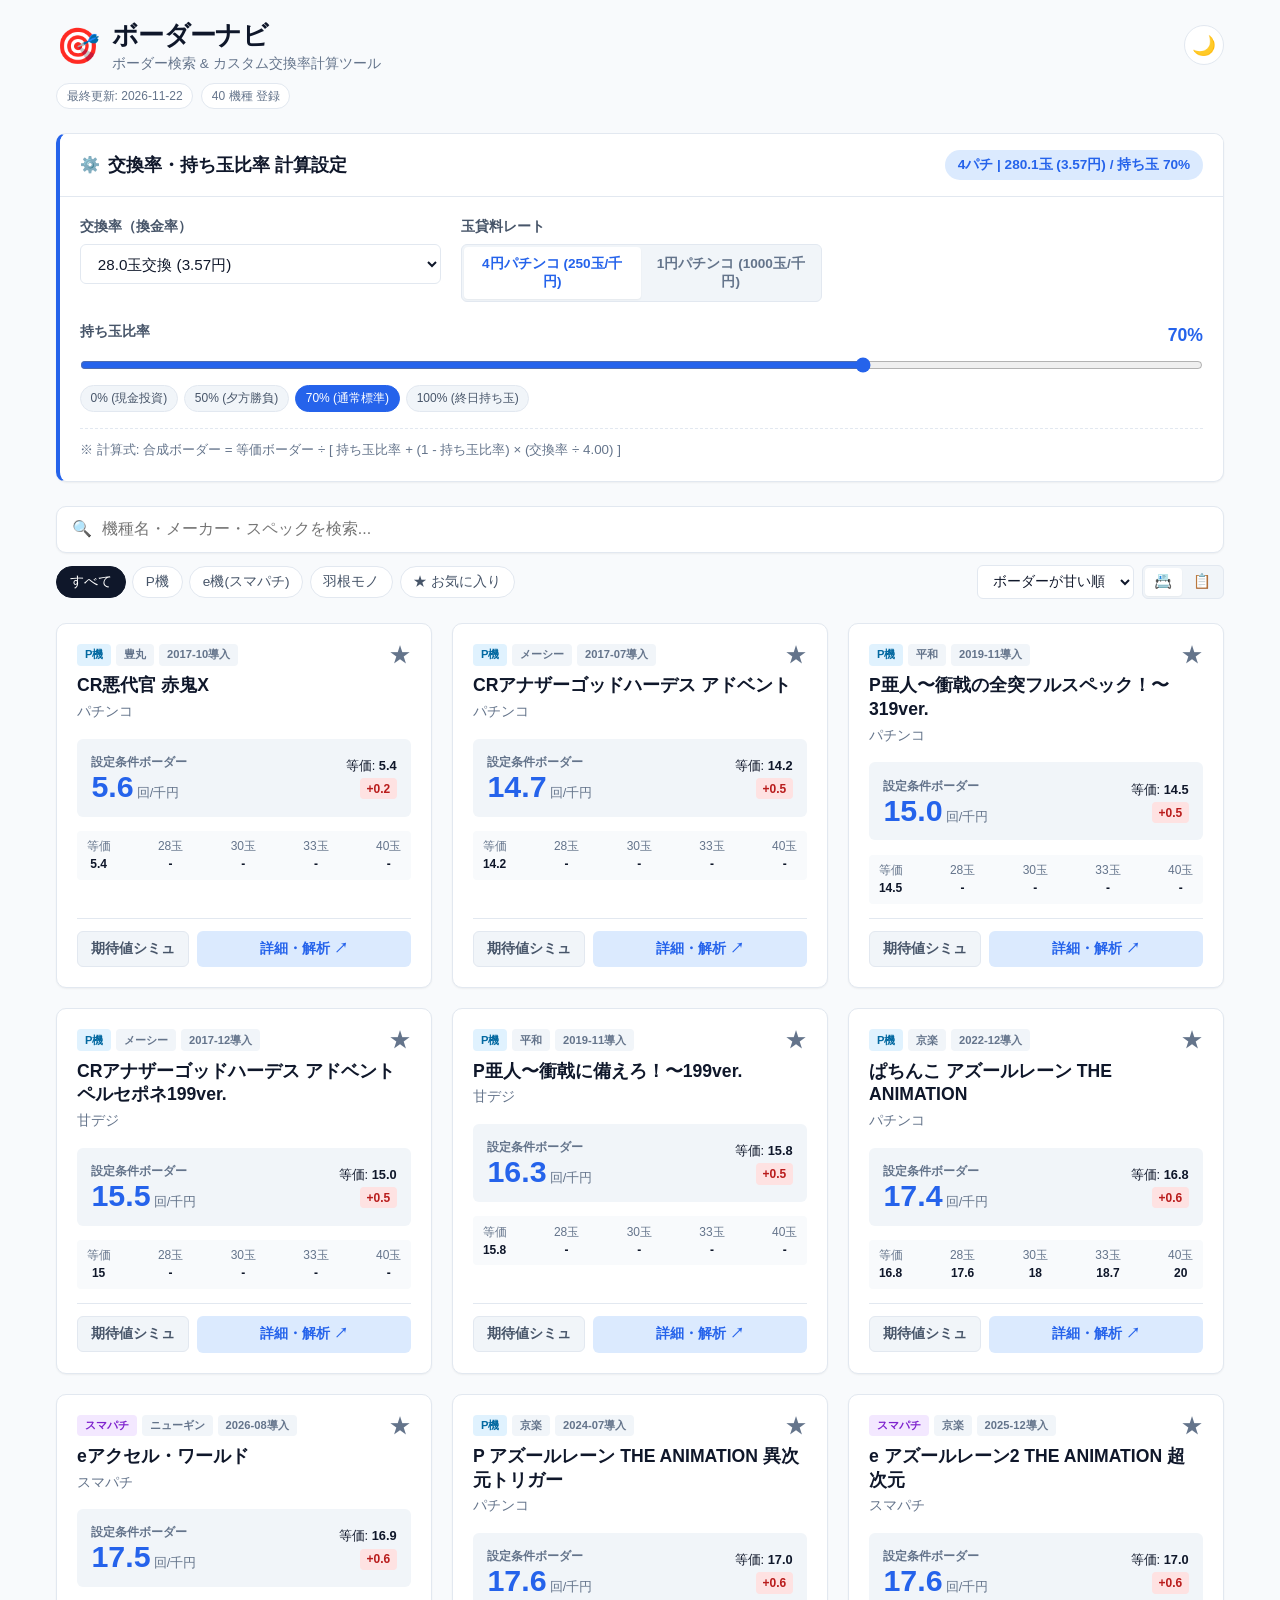
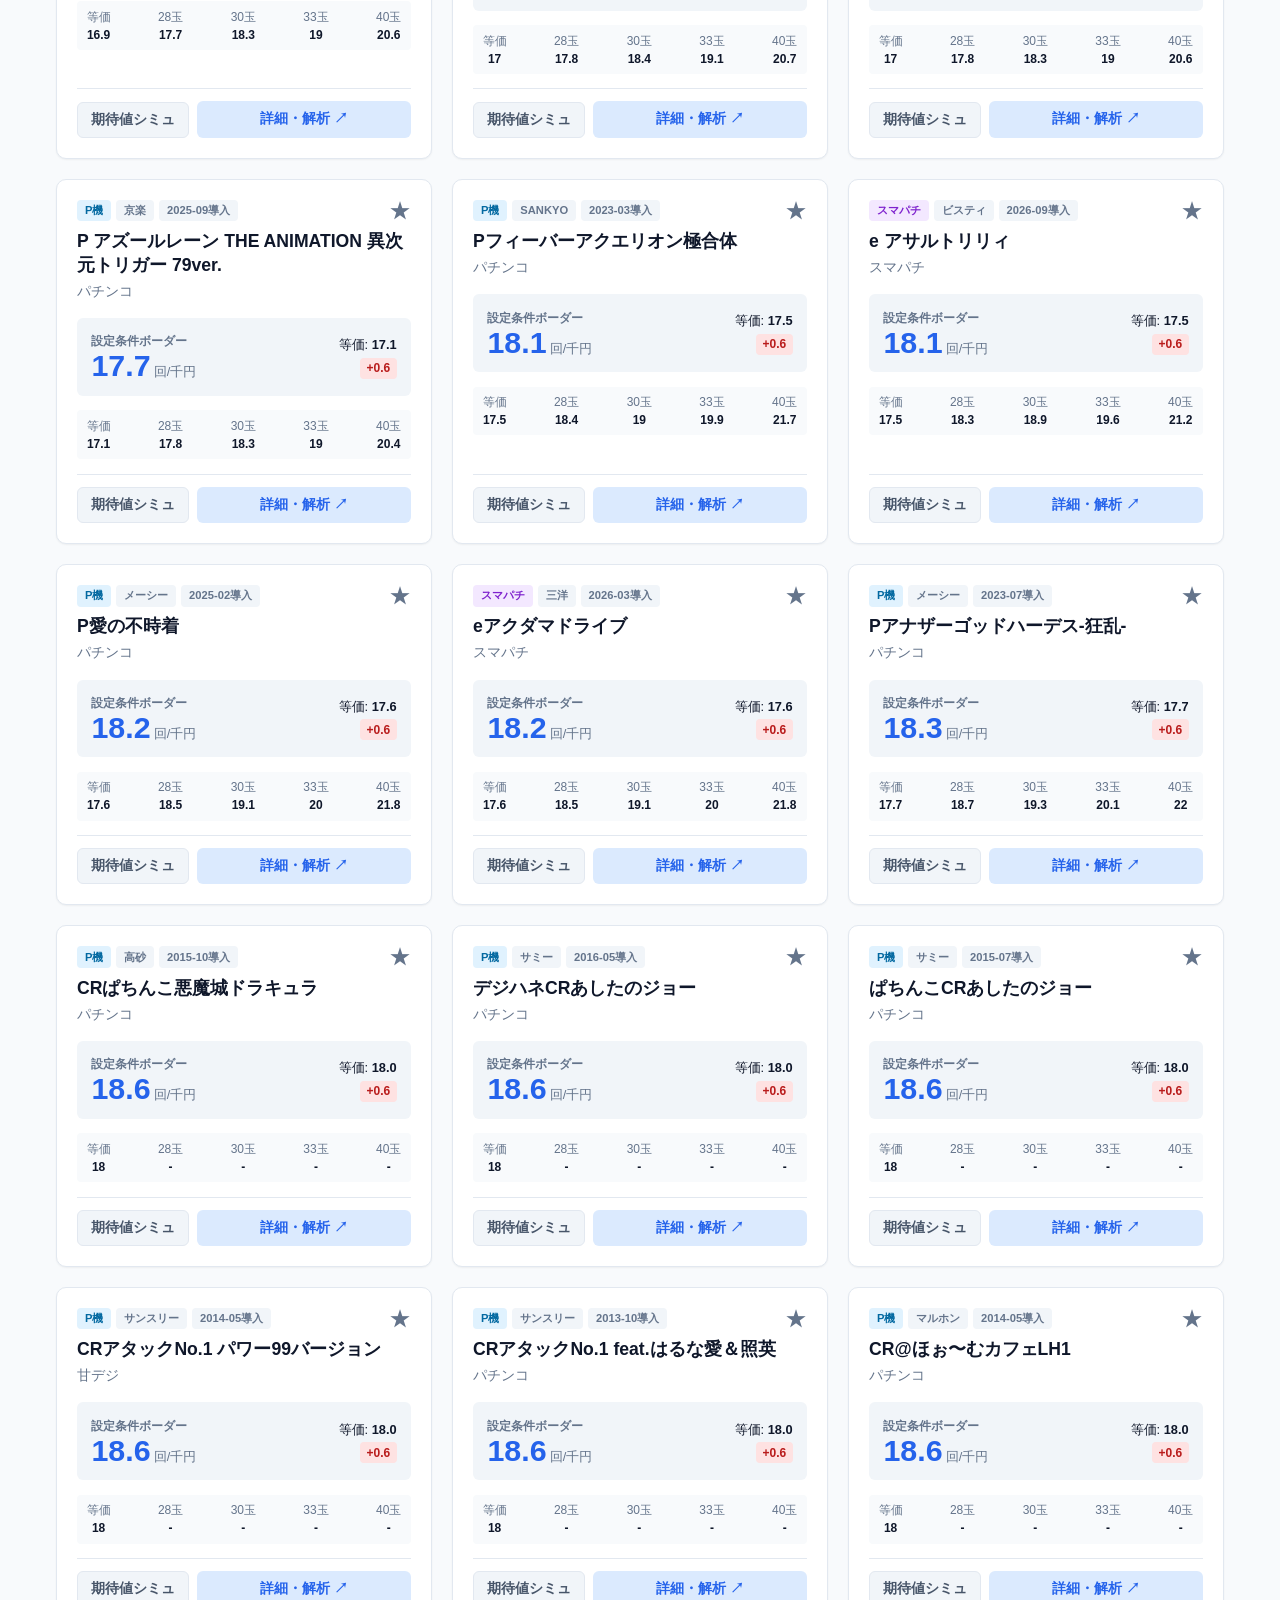
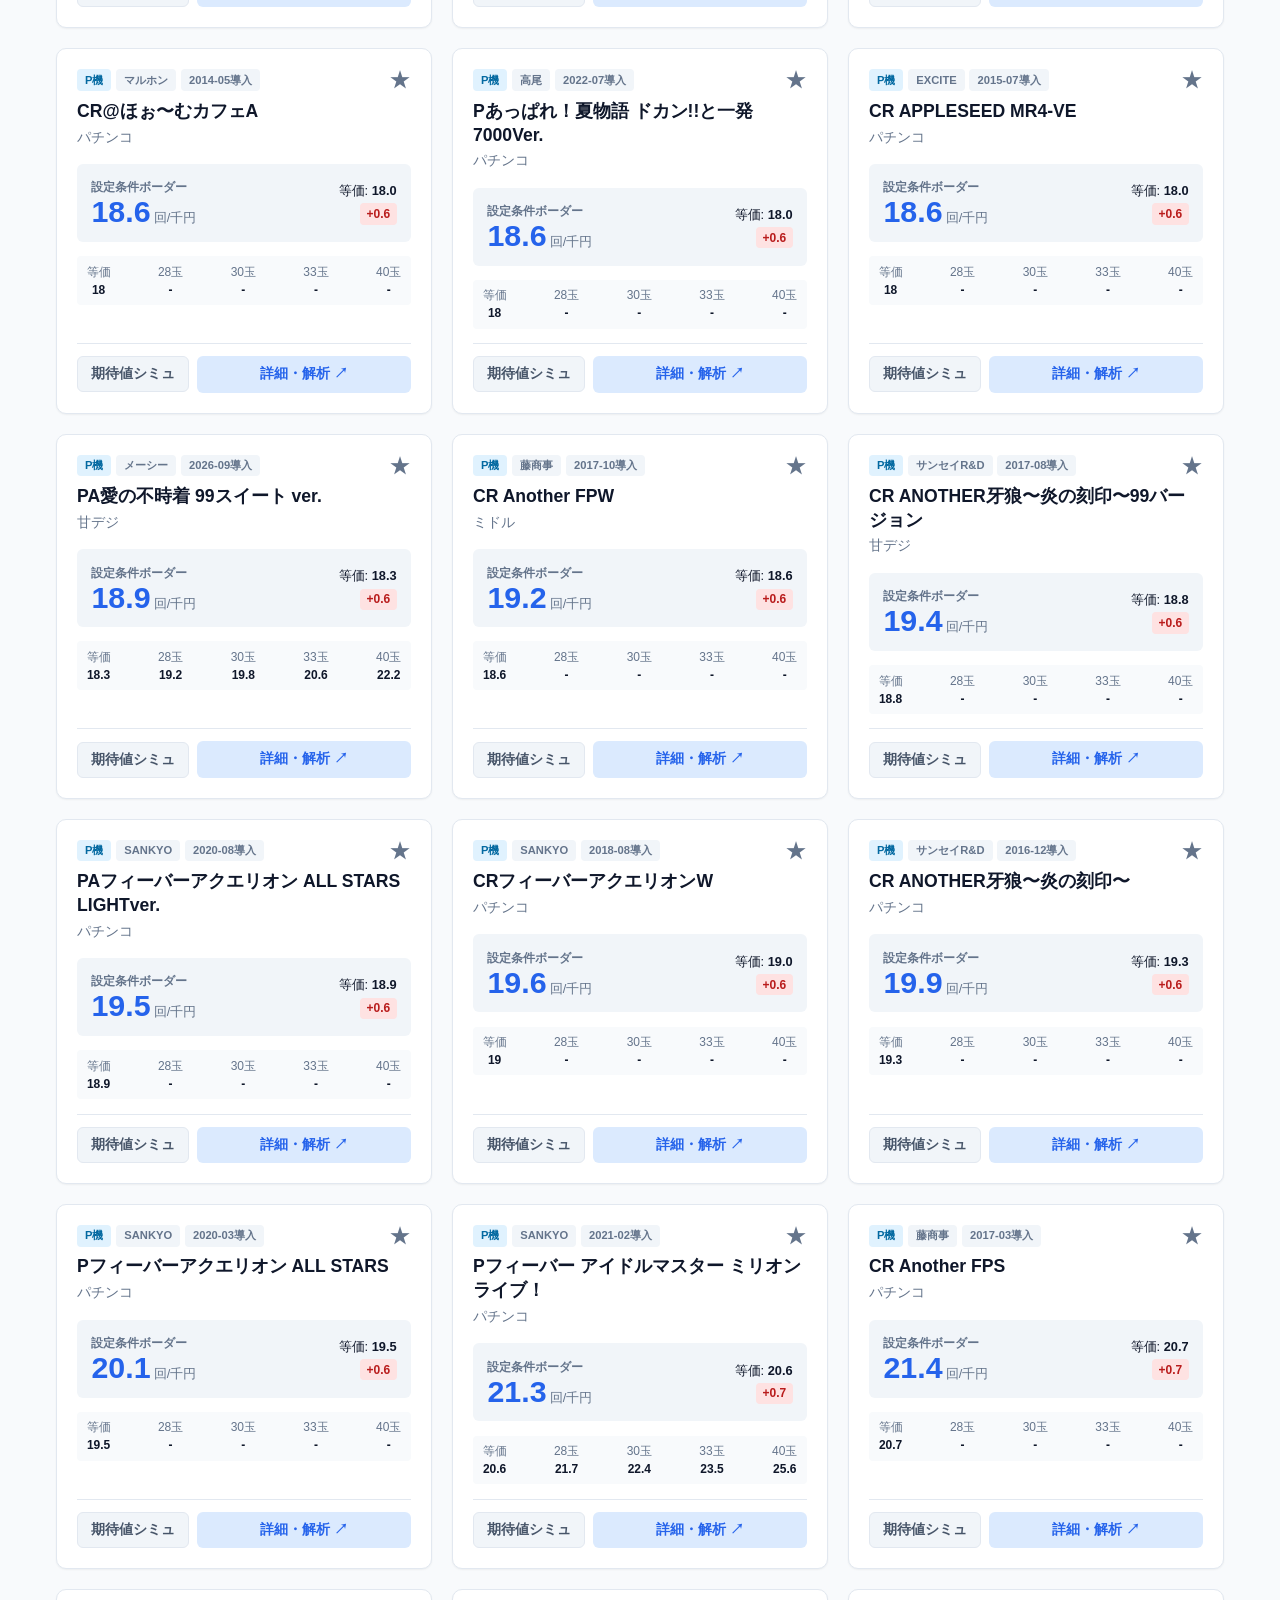
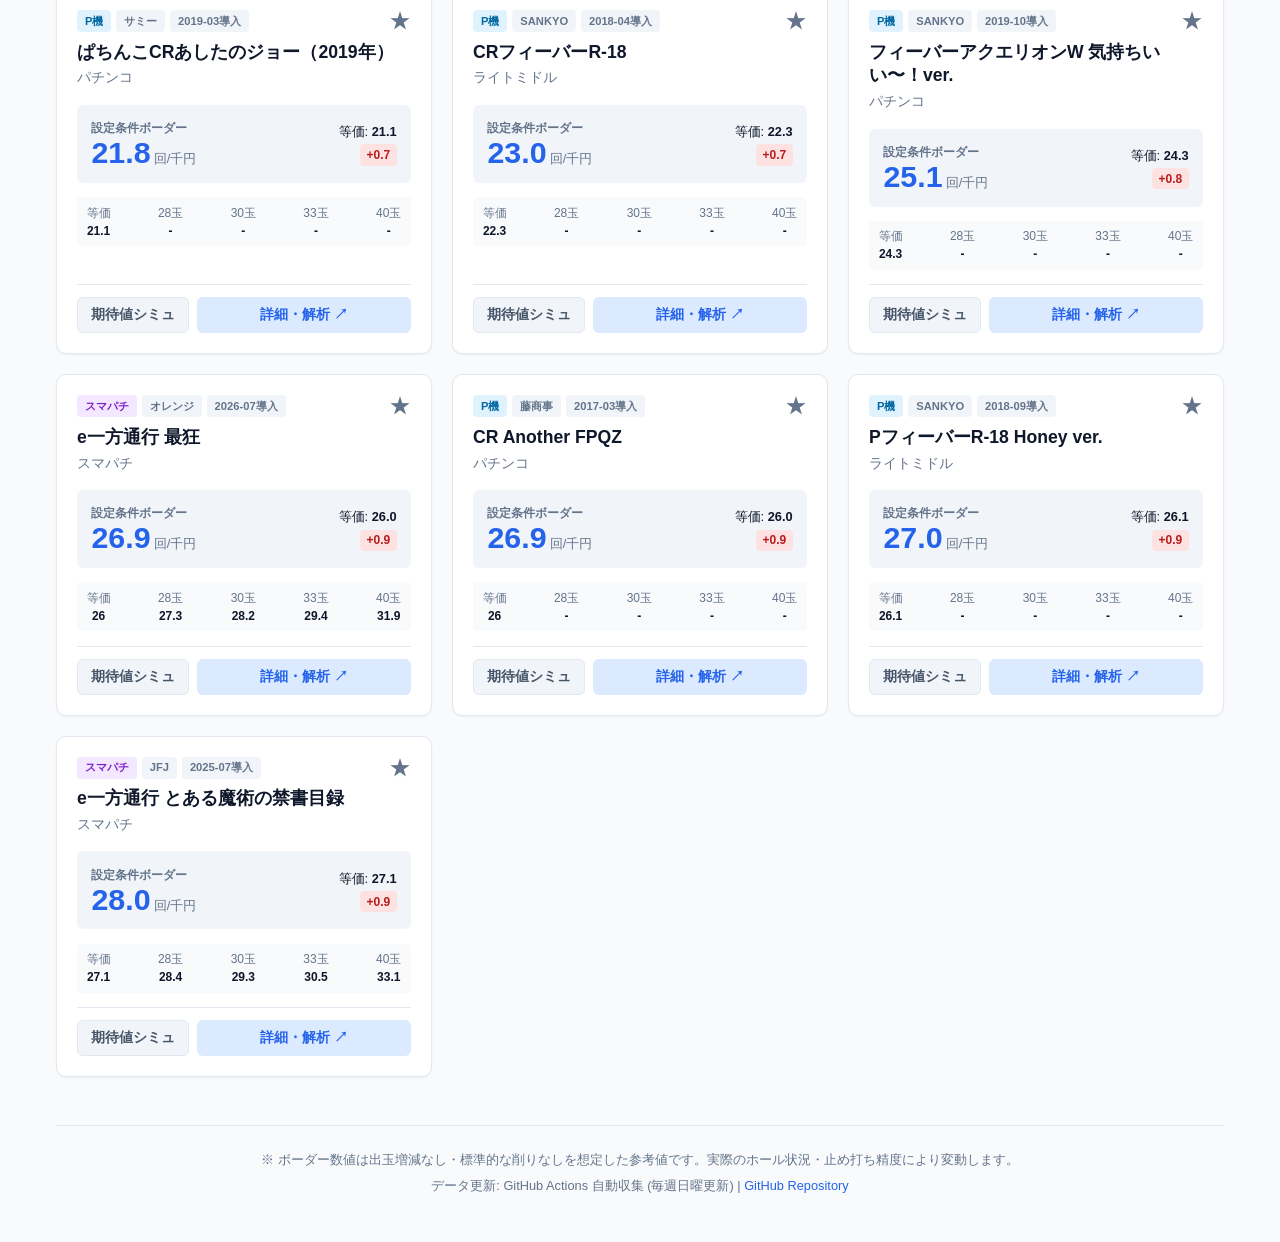
==== docs/index.html @ fa1884cd "Add files via upload" ====
<!DOCTYPE html>
<html lang="ja">
<head>
  <meta charset="UTF-8">
  <meta name="viewport" content="width=device-width, initial-scale=1.0">
  <meta name="description" content="パチンコ機種のボーダー一覧検索・カスタム交換率・持ち玉比率計算ができるWebツール。機種詳細ページへのダイレクト遷移対応。">
  <title>ボーダーナビ - パチンコ機種検索＆カスタム交換率計算</title>
  <link rel="stylesheet" href="style.css">
  <link rel="icon" href="data:image/svg+xml,<svg xmlns=%22http://www.w3.org/2000/svg%22 viewBox=%220 0 100 100%22><text y=%22.9em%22 font-size=%2290%22>🎯</text></svg>">
</head>
<body>
  <div class="app-container">
    <!-- ヘッダー -->
    <header class="app-header">
      <div class="header-main">
        <div class="logo-area">
          <span class="logo-icon">🎯</span>
          <div>
            <h1 class="app-title">ボーダーナビ</h1>
            <p class="app-subtitle">ボーダー検索 & カスタム交換率計算ツール</p>
          </div>
        </div>
        <div class="header-actions">
          <button id="themeToggle" class="btn-icon" title="テーマ切り替え" aria-label="テーマ切り替え">
            <span class="theme-icon">🌙</span>
          </button>
        </div>
      </div>
      <div class="header-status">
        <span id="dataTimestamp" class="data-badge">データ読み込み中...</span>
        <span id="itemCount" class="data-badge">0 件</span>
      </div>
    </header>

    <!-- 交換率・カスタム計算パネル -->
    <section class="calc-panel card">
      <div class="panel-header" id="calcHeader">
        <div class="panel-title">
          <span class="panel-icon">⚙️</span>
          <h2>交換率・持ち玉比率 計算設定</h2>
        </div>
        <div class="current-setting-pill" id="currentSettingSummary">
          28玉 (3.57円) / 持ち玉 70%
        </div>
      </div>

      <div class="panel-body" id="calcBody">
        <div class="calc-grid">
          <!-- 交換率（換金率）選択 -->
          <div class="calc-field">
            <label for="ratePreset" class="field-label">
              <span>交換率（換金率）</span>
            </label>
            <div class="select-wrapper">
              <select id="ratePreset" class="form-select">
                <option value="4.00">等価交換 (25.0玉 / 4.00円)</option>
                <option value="3.57" selected>28.0玉交換 (3.57円)</option>
                <option value="3.33">30.0玉交換 (3.33円)</option>
                <option value="3.03">33.0玉交換 (3.03円)</option>
                <option value="2.85">35.0玉交換 (2.85円)</option>
                <option value="2.50">40.0玉交換 (2.50円)</option>
                <option value="custom">カスタム（直接指定）</option>
              </select>
            </div>

            <!-- カスタム入力欄（非表示切替） -->
            <div id="customRateGroup" class="custom-rate-group hidden">
              <div class="input-inline">
                <div class="input-with-unit">
                  <input type="number" id="customBalls" min="20" max="60" step="0.1" placeholder="28.0" class="form-input">
                  <span class="unit">玉交換</span>
                </div>
                <span class="or-separator">または</span>
                <div class="input-with-unit">
                  <input type="number" id="customYen" min="1.0" max="5.0" step="0.01" placeholder="3.57" class="form-input">
                  <span class="unit">円/玉</span>
                </div>
              </div>
            </div>
          </div>

          <!-- 貸玉・遊技レート -->
          <div class="calc-field">
            <label class="field-label">玉貸料レート</label>
            <div class="segmented-control" id="rentalSegment">
              <button type="button" class="segment-btn active" data-rental="4">4円パチンコ (250玉/千円)</button>
              <button type="button" class="segment-btn" data-rental="1">1円パチンコ (1000玉/千円)</button>
            </div>
          </div>

          <!-- 持ち玉比率スライダー -->
          <div class="calc-field full-width">
            <div class="slider-header">
              <label for="holdRatioSlider" class="field-label">持ち玉比率</label>
              <span class="slider-val" id="holdRatioValue">70%</span>
            </div>
            <input type="range" id="holdRatioSlider" min="0" max="100" step="5" value="70" class="form-range">
            <div class="ratio-presets">
              <button type="button" class="preset-pill" data-ratio="0">0% (現金投資)</button>
              <button type="button" class="preset-pill" data-ratio="50">50% (夕方勝負)</button>
              <button type="button" class="preset-pill active" data-ratio="70">70% (通常標準)</button>
              <button type="button" class="preset-pill" data-ratio="100">100% (終日持ち玉)</button>
            </div>
          </div>
        </div>

        <div class="calc-formula-note">
          <small>※ 計算式: 合成ボーダー = 等価ボーダー ÷ [ 持ち玉比率 + (1 - 持ち玉比率) × (交換率 ÷ 4.00) ]</small>
        </div>
      </div>
    </section>

    <!-- 検索 & フィルターバー -->
    <section class="filter-section">
      <div class="search-box">
        <span class="search-icon">🔍</span>
        <input type="text" id="searchInput" placeholder="機種名・メーカー・スペックを検索..." class="search-input" autocomplete="off">
        <button id="clearSearchBtn" class="clear-btn hidden" title="検索クリア">✕</button>
      </div>

      <div class="filters-row">
        <!-- カテゴリフィルター -->
        <div class="filter-group">
          <button class="filter-chip active" data-filter-type="category" data-val="all">すべて</button>
          <button class="filter-chip" data-filter-type="category" data-val="P機">P機</button>
          <button class="filter-chip" data-filter-type="category" data-val="e機">e機(スマパチ)</button>
          <button class="filter-chip" data-filter-type="category" data-val="羽根モノ">羽根モノ</button>
          <button class="filter-chip" data-filter-type="fav" data-val="fav">★ お気に入り</button>
        </div>

        <!-- ソートと表示形式 -->
        <div class="view-controls">
          <select id="sortSelect" class="form-select compact">
            <option value="border_asc">ボーダーが甘い順</option>
            <option value="border_desc">ボーダーが辛い順</option>
            <option value="release_desc">導入日が新しい順</option>
            <option value="name_asc">機種名順 (50音)</option>
          </select>

          <div class="segmented-control compact" id="viewMode">
            <button type="button" class="segment-btn active" data-view="card" title="カード表示">📇</button>
            <button type="button" class="segment-btn" data-view="table" title="テーブル表示">📋</button>
          </div>
        </div>
      </div>
    </section>

    <!-- メインコンテンツ（一覧表示） -->
    <main class="main-content">
      <!-- カードビュー -->
      <div id="cardContainer" class="card-grid"></div>

      <!-- テーブルビュー -->
      <div id="tableContainer" class="table-responsive hidden">
        <table class="data-table">
          <thead>
            <tr>
              <th class="th-fav">★</th>
              <th class="th-name">機種名 / メーカー</th>
              <th class="th-spec">種別 / スペック</th>
              <th class="th-calc-border">計算ボーダー</th>
              <th class="th-equal-border">等価ボーダー</th>
              <th class="th-date">導入日</th>
              <th class="th-action">詳細</th>
            </tr>
          </thead>
          <tbody id="tableBody"></tbody>
        </table>
      </div>

      <!-- 0件表示 / エラーメッセージ -->
      <div id="emptyState" class="empty-state hidden">
        <div class="empty-icon">🔎</div>
        <h3>該当する機種が見つかりませんでした</h3>
        <p>検索キーワードやフィルター条件を変更してお試しください。</p>
        <button id="resetFilterBtn" class="btn-primary">条件をリセット</button>
      </div>
    </main>

    <!-- クイック期待値計算モーダル -->
    <div id="simModal" class="modal-backdrop hidden">
      <div class="modal-card">
        <div class="modal-header">
          <h3 id="modalMachineName" class="modal-title">機種名</h3>
          <button id="closeModalBtn" class="btn-close" aria-label="閉じる">✕</button>
        </div>
        <div class="modal-body">
          <div class="sim-spec-info" id="modalSpecInfo"></div>
          
          <div class="sim-border-box">
            <div class="sim-item">
              <span class="sim-label">現在の設定ボーダー</span>
              <span class="sim-val highlight" id="modalTargetBorder">--.-</span>
              <span class="sim-unit">回/千円</span>
            </div>
            <div class="sim-item">
              <span class="sim-label">等価ボーダー</span>
              <span class="sim-val" id="modalEqualBorder">--.-</span>
              <span class="sim-unit">回/千円</span>
            </div>
          </div>

          <div class="sim-input-section">
            <label for="actualRotationInput" class="field-label">実測の千円スタート回転数</label>
            <div class="input-with-unit large">
              <input type="number" id="actualRotationInput" step="0.5" placeholder="例: 19.5" class="form-input">
              <span class="unit">回/千円</span>
            </div>
          </div>

          <div class="sim-result-card" id="simResultCard">
            <div class="sim-diff-row">
              <span>ボーダーとの回転数差:</span>
              <strong id="simDiffVal" class="diff-val">--</strong>
            </div>
            <div class="sim-eval-desc" id="simEvalDesc">
              実測の回転数を入力すると、ボーダーに対する期待値水準を判定します。
            </div>
          </div>

          <div class="modal-actions">
            <a id="modalDetailLink" href="#" target="_blank" rel="noopener noreferrer" class="btn-primary full-width">
              機種の詳細・解析情報を見る ↗
            </a>
          </div>
        </div>
      </div>
    </div>

    <!-- フッター -->
    <footer class="app-footer">
      <p>※ ボーダー数値は出玉増減なし・標準的な削りなしを想定した参考値です。実際のホール状況・止め打ち精度により変動します。</p>
      <p>データ更新: GitHub Actions 自動収集 (毎週日曜更新) | <a href="https://github.com" target="_blank" rel="noopener noreferrer">GitHub Repository</a></p>
    </footer>
  </div>

  <script src="app.js"></script>
</body>
</html>
---- docs/style.css ----
/* ==========================================================================
   ボーダーナビ - スタイルシート (CSS)
   ダークモード / ライトモード両対応・モバイルフレンドリー
   ========================================================================== */

:root {
  --bg-color: #f8fafc;
  --bg-card: #ffffff;
  --bg-card-sub: #f1f5f9;
  --bg-hover: #e2e8f0;
  --border-color: #e2e8f0;
  --border-focus: #3b82f6;
  --text-main: #0f172a;
  --text-muted: #64748b;
  --text-sub: #475569;
  --primary: #2563eb;
  --primary-hover: #1d4ed8;
  --primary-light: #dbeafe;
  --accent: #f59e0b;
  --danger: #ef4444;
  --success: #10b981;
  --shadow-sm: 0 1px 2px 0 rgb(0 0 0 / 0.05);
  --shadow-md: 0 4px 6px -1px rgb(0 0 0 / 0.1), 0 2px 4px -2px rgb(0 0 0 / 0.1);
  --shadow-lg: 0 10px 15px -3px rgb(0 0 0 / 0.1), 0 4px 6px -4px rgb(0 0 0 / 0.1);
  --radius-sm: 6px;
  --radius-md: 10px;
  --radius-lg: 16px;
  --transition: all 0.2s ease-in-out;
}

[data-theme="dark"] {
  --bg-color: #0b1120;
  --bg-card: #1e293b;
  --bg-card-sub: #0f172a;
  --bg-hover: #334155;
  --border-color: #334155;
  --border-focus: #60a5fa;
  --text-main: #f8fafc;
  --text-muted: #94a3b8;
  --text-sub: #cbd5e1;
  --primary: #3b82f6;
  --primary-hover: #60a5fa;
  --primary-light: #1e3a8a;
  --accent: #fbbf24;
  --danger: #f87171;
  --success: #34d399;
  --shadow-sm: 0 1px 2px 0 rgb(0 0 0 / 0.3);
  --shadow-md: 0 4px 6px -1px rgb(0 0 0 / 0.4);
  --shadow-lg: 0 10px 15px -3px rgb(0 0 0 / 0.5);
}

* {
  box-sizing: border-box;
  margin: 0;
  padding: 0;
}

body {
  font-family: -apple-system, BlinkMacSystemFont, "Segoe UI", Roboto, "Helvetica Neue", Arial, "Hiragino Kaku Gothic ProN", "Yu Gothic", sans-serif;
  background-color: var(--bg-color);
  color: var(--text-main);
  line-height: 1.5;
  min-height: 100vh;
  transition: background-color 0.3s ease, color 0.3s ease;
  padding: 0;
}

.app-container {
  max-width: 1200px;
  margin: 0 auto;
  padding: 1rem;
}

/* ==========================================================================
   ヘッダー
   ========================================================================== */
.app-header {
  margin-bottom: 1.5rem;
}

.header-main {
  display: flex;
  align-items: center;
  justify-content: space-between;
  gap: 1rem;
}

.logo-area {
  display: flex;
  align-items: center;
  gap: 0.75rem;
}

.logo-icon {
  font-size: 2.2rem;
  line-height: 1;
}

.app-title {
  font-size: 1.6rem;
  font-weight: 800;
  letter-spacing: -0.025em;
  color: var(--text-main);
}

.app-subtitle {
  font-size: 0.85rem;
  color: var(--text-muted);
}

.header-actions {
  display: flex;
  align-items: center;
  gap: 0.5rem;
}

.header-status {
  display: flex;
  gap: 0.5rem;
  margin-top: 0.5rem;
}

.data-badge {
  font-size: 0.75rem;
  background-color: var(--bg-card);
  border: 1px solid var(--border-color);
  color: var(--text-muted);
  padding: 0.2rem 0.6rem;
  border-radius: 9999px;
  display: inline-flex;
  align-items: center;
}

/* ==========================================================================
   ボタン & コントロール共通
   ========================================================================== */
.btn-icon {
  background: var(--bg-card);
  border: 1px solid var(--border-color);
  color: var(--text-main);
  width: 40px;
  height: 40px;
  border-radius: 50%;
  cursor: pointer;
  display: flex;
  align-items: center;
  justify-content: center;
  font-size: 1.2rem;
  transition: var(--transition);
}

.btn-icon:hover {
  background: var(--bg-hover);
  border-color: var(--text-muted);
}

.btn-primary {
  background: var(--primary);
  color: #ffffff;
  border: none;
  border-radius: var(--radius-sm);
  padding: 0.6rem 1.2rem;
  font-weight: 600;
  font-size: 0.95rem;
  cursor: pointer;
  display: inline-flex;
  align-items: center;
  justify-content: center;
  gap: 0.4rem;
  text-decoration: none;
  transition: var(--transition);
}

.btn-primary:hover {
  background: var(--primary-hover);
}

.btn-primary.full-width {
  width: 100%;
}

.btn-close {
  background: transparent;
  border: none;
  font-size: 1.2rem;
  color: var(--text-muted);
  cursor: pointer;
  padding: 0.25rem 0.5rem;
  border-radius: var(--radius-sm);
}

.btn-close:hover {
  color: var(--text-main);
  background: var(--bg-hover);
}

/* ==========================================================================
   カード & パネル
   ========================================================================== */
.card {
  background: var(--bg-card);
  border: 1px solid var(--border-color);
  border-radius: var(--radius-md);
  box-shadow: var(--shadow-sm);
}

.calc-panel {
  margin-bottom: 1.5rem;
  overflow: hidden;
  border-left: 4px solid var(--primary);
}

.panel-header {
  padding: 1rem 1.25rem;
  display: flex;
  align-items: center;
  justify-content: space-between;
  flex-wrap: wrap;
  gap: 0.75rem;
  background: var(--bg-card);
  border-bottom: 1px solid var(--border-color);
}

.panel-title {
  display: flex;
  align-items: center;
  gap: 0.5rem;
}

.panel-title h2 {
  font-size: 1.1rem;
  font-weight: 700;
}

.current-setting-pill {
  font-size: 0.85rem;
  font-weight: 600;
  background: var(--primary-light);
  color: var(--primary);
  padding: 0.3rem 0.8rem;
  border-radius: 9999px;
}

.panel-body {
  padding: 1.25rem;
}

.calc-grid {
  display: grid;
  grid-template-columns: repeat(auto-fit, minmax(280px, 1fr));
  gap: 1.25rem;
}

.calc-field.full-width {
  grid-column: 1 / -1;
}

.field-label {
  display: block;
  font-size: 0.85rem;
  font-weight: 600;
  color: var(--text-sub);
  margin-bottom: 0.4rem;
}

.form-select, .form-input {
  width: 100%;
  padding: 0.6rem 0.8rem;
  background: var(--bg-card);
  border: 1px solid var(--border-color);
  border-radius: var(--radius-sm);
  color: var(--text-main);
  font-size: 0.95rem;
  outline: none;
  transition: var(--transition);
}

.form-select:focus, .form-input:focus {
  border-color: var(--border-focus);
  box-shadow: 0 0 0 2px rgba(59, 130, 246, 0.2);
}

.form-select.compact {
  padding: 0.45rem 0.7rem;
  font-size: 0.85rem;
  width: auto;
}

/* カスタム交換率入力 */
.custom-rate-group {
  margin-top: 0.5rem;
}

.custom-rate-group.hidden {
  display: none;
}

.input-inline {
  display: flex;
  align-items: center;
  gap: 0.5rem;
}

.input-with-unit {
  position: relative;
  display: flex;
  align-items: center;
  flex: 1;
}

.input-with-unit .form-input {
  padding-right: 3.5rem;
}

.input-with-unit .unit {
  position: absolute;
  right: 0.75rem;
  font-size: 0.8rem;
  color: var(--text-muted);
  pointer-events: none;
}

.input-with-unit.large .form-input {
  font-size: 1.2rem;
  font-weight: 700;
  padding: 0.75rem;
}

.or-separator {
  font-size: 0.8rem;
  color: var(--text-muted);
}

/* セグメントコントロール */
.segmented-control {
  display: flex;
  background: var(--bg-card-sub);
  border: 1px solid var(--border-color);
  border-radius: var(--radius-sm);
  padding: 2px;
  gap: 2px;
}

.segment-btn {
  flex: 1;
  border: none;
  background: transparent;
  color: var(--text-muted);
  padding: 0.5rem 0.75rem;
  font-size: 0.85rem;
  font-weight: 600;
  border-radius: calc(var(--radius-sm) - 2px);
  cursor: pointer;
  transition: var(--transition);
  text-align: center;
}

.segment-btn.active {
  background: var(--bg-card);
  color: var(--primary);
  box-shadow: var(--shadow-sm);
}

.segmented-control.compact .segment-btn {
  padding: 0.35rem 0.6rem;
  font-size: 0.9rem;
}

/* スライダー */
.slider-header {
  display: flex;
  justify-content: space-between;
  align-items: center;
}

.slider-val {
  font-size: 1.1rem;
  font-weight: 800;
  color: var(--primary);
}

.form-range {
  width: 100%;
  margin: 0.5rem 0;
  accent-color: var(--primary);
  cursor: pointer;
}

.ratio-presets {
  display: flex;
  flex-wrap: wrap;
  gap: 0.4rem;
  margin-top: 0.25rem;
}

.preset-pill {
  border: 1px solid var(--border-color);
  background: var(--bg-card-sub);
  color: var(--text-sub);
  padding: 0.25rem 0.6rem;
  border-radius: 9999px;
  font-size: 0.75rem;
  cursor: pointer;
  transition: var(--transition);
}

.preset-pill:hover {
  background: var(--bg-hover);
}

.preset-pill.active {
  background: var(--primary);
  color: #fff;
  border-color: var(--primary);
}

.calc-formula-note {
  margin-top: 1rem;
  color: var(--text-muted);
  border-top: 1px dashed var(--border-color);
  padding-top: 0.5rem;
}

/* ==========================================================================
   検索 & フィルター
   ========================================================================== */
.filter-section {
  margin-bottom: 1.5rem;
  display: flex;
  flex-direction: column;
  gap: 0.75rem;
}

.search-box {
  position: relative;
  display: flex;
  align-items: center;
}

.search-icon {
  position: absolute;
  left: 1rem;
  color: var(--text-muted);
  pointer-events: none;
}

.search-input {
  width: 100%;
  padding: 0.85rem 2.8rem 0.85rem 2.8rem;
  background: var(--bg-card);
  border: 1px solid var(--border-color);
  border-radius: var(--radius-md);
  font-size: 1rem;
  color: var(--text-main);
  box-shadow: var(--shadow-sm);
  outline: none;
  transition: var(--transition);
}

.search-input:focus {
  border-color: var(--border-focus);
  box-shadow: 0 0 0 3px rgba(59, 130, 246, 0.15);
}

.clear-btn {
  position: absolute;
  right: 1rem;
  background: transparent;
  border: none;
  color: var(--text-muted);
  cursor: pointer;
  font-size: 1rem;
  padding: 0.2rem;
}

.filters-row {
  display: flex;
  align-items: center;
  justify-content: space-between;
  flex-wrap: wrap;
  gap: 0.75rem;
}

.filter-group {
  display: flex;
  flex-wrap: wrap;
  gap: 0.4rem;
}

.filter-chip {
  background: var(--bg-card);
  border: 1px solid var(--border-color);
  color: var(--text-sub);
  padding: 0.4rem 0.8rem;
  border-radius: 9999px;
  font-size: 0.85rem;
  font-weight: 500;
  cursor: pointer;
  transition: var(--transition);
}

.filter-chip:hover {
  background: var(--bg-hover);
}

.filter-chip.active {
  background: var(--text-main);
  color: var(--bg-card);
  border-color: var(--text-main);
}

.view-controls {
  display: flex;
  align-items: center;
  gap: 0.5rem;
}

/* ==========================================================================
   カード一覧グリッド
   ========================================================================== */
.card-grid {
  display: grid;
  grid-template-columns: repeat(auto-fill, minmax(320px, 1fr));
  gap: 1.25rem;
}

.machine-card {
  background: var(--bg-card);
  border: 1px solid var(--border-color);
  border-radius: var(--radius-md);
  box-shadow: var(--shadow-sm);
  padding: 1.25rem;
  display: flex;
  flex-direction: column;
  justify-content: space-between;
  transition: transform 0.2s ease, box-shadow 0.2s ease;
  position: relative;
}

.machine-card:hover {
  transform: translateY(-2px);
  box-shadow: var(--shadow-md);
}

.card-top {
  display: flex;
  align-items: flex-start;
  justify-content: space-between;
  gap: 0.5rem;
  margin-bottom: 0.5rem;
}

.card-tags {
  display: flex;
  flex-wrap: wrap;
  gap: 0.3rem;
}

.tag-badge {
  font-size: 0.7rem;
  font-weight: 700;
  padding: 0.15rem 0.5rem;
  border-radius: 4px;
}

.tag-p {
  background: #e0f2fe;
  color: #0369a1;
}

.tag-e {
  background: #f3e8ff;
  color: #7e22ce;
}

.tag-hane {
  background: #fef3c7;
  color: #b45309;
}

.tag-maker {
  background: var(--bg-card-sub);
  color: var(--text-muted);
}

.fav-star-btn {
  background: transparent;
  border: none;
  font-size: 1.4rem;
  color: var(--text-muted);
  cursor: pointer;
  line-height: 1;
  transition: transform 0.15s ease;
}

.fav-star-btn:hover {
  transform: scale(1.2);
}

.fav-star-btn.is-fav {
  color: var(--accent);
}

.machine-name {
  font-size: 1.1rem;
  font-weight: 700;
  margin-bottom: 0.25rem;
  line-height: 1.35;
}

.machine-spec {
  font-size: 0.85rem;
  color: var(--text-muted);
  margin-bottom: 1rem;
}

/* ボーダー強調表示 */
.card-border-highlight {
  background: var(--bg-card-sub);
  border-radius: var(--radius-sm);
  padding: 0.9rem;
  margin-bottom: 0.9rem;
  display: flex;
  justify-content: space-between;
  align-items: center;
}

.border-main-block {
  display: flex;
  flex-direction: column;
}

.border-label {
  font-size: 0.75rem;
  font-weight: 600;
  color: var(--text-muted);
}

.border-value-box {
  display: flex;
  align-items: baseline;
  gap: 0.2rem;
}

.border-large-number {
  font-size: 1.9rem;
  font-weight: 900;
  color: var(--primary);
  line-height: 1;
}

.border-unit {
  font-size: 0.8rem;
  color: var(--text-muted);
}

.border-sub-block {
  text-align: right;
  font-size: 0.8rem;
}

.equal-border-val {
  font-weight: 700;
  color: var(--text-main);
}

.diff-badge {
  display: inline-block;
  margin-top: 0.2rem;
  font-size: 0.75rem;
  font-weight: 700;
  padding: 0.1rem 0.4rem;
  border-radius: 4px;
}

.diff-badge.plus {
  background: #fee2e2;
  color: #b91c1c;
}

.diff-badge.even {
  background: var(--bg-hover);
  color: var(--text-muted);
}

/* 参考レートミニリスト */
.rate-mini-table {
  display: flex;
  justify-content: space-between;
  background: var(--bg-color);
  border-radius: 4px;
  padding: 0.4rem 0.6rem;
  margin-bottom: 0.9rem;
  font-size: 0.75rem;
}

.rate-mini-item {
  display: flex;
  flex-direction: column;
  align-items: center;
}

.rate-mini-item .rate-lbl {
  color: var(--text-muted);
}

.rate-mini-item .rate-val {
  font-weight: 700;
}

/* カードフッター */
.card-bottom {
  display: flex;
  gap: 0.5rem;
  align-items: center;
  border-top: 1px solid var(--border-color);
  padding-top: 0.75rem;
}

.btn-detail {
  flex: 1;
  text-align: center;
  font-size: 0.85rem;
  padding: 0.5rem 0.8rem;
  background: var(--primary-light);
  color: var(--primary);
  border-radius: var(--radius-sm);
  text-decoration: none;
  font-weight: 600;
  transition: var(--transition);
}

.btn-detail:hover {
  background: var(--primary);
  color: #fff;
}

.btn-sim {
  background: var(--bg-card-sub);
  border: 1px solid var(--border-color);
  color: var(--text-sub);
  padding: 0.5rem 0.8rem;
  border-radius: var(--radius-sm);
  font-size: 0.85rem;
  cursor: pointer;
  font-weight: 600;
  transition: var(--transition);
}

.btn-sim:hover {
  background: var(--bg-hover);
}

/* ==========================================================================
   テーブルビュー
   ========================================================================== */
.table-responsive {
  width: 100%;
  overflow-x: auto;
  background: var(--bg-card);
  border: 1px solid var(--border-color);
  border-radius: var(--radius-md);
  box-shadow: var(--shadow-sm);
}

.data-table {
  width: 100%;
  border-collapse: collapse;
  text-align: left;
  font-size: 0.9rem;
}

.data-table th, .data-table td {
  padding: 0.85rem 1rem;
  border-bottom: 1px solid var(--border-color);
}

.data-table th {
  background: var(--bg-card-sub);
  color: var(--text-sub);
  font-weight: 700;
  font-size: 0.8rem;
  white-space: nowrap;
}

.data-table tbody tr:hover {
  background: var(--bg-card-sub);
}

.data-table .th-fav, .data-table td.td-fav {
  text-align: center;
  width: 40px;
}

.data-table .calc-val {
  font-size: 1.1rem;
  font-weight: 800;
  color: var(--primary);
}

/* ==========================================================================
   モーダル
   ========================================================================== */
.modal-backdrop {
  position: fixed;
  top: 0;
  left: 0;
  width: 100%;
  height: 100%;
  background: rgba(0, 0, 0, 0.5);
  backdrop-filter: blur(4px);
  display: flex;
  align-items: center;
  justify-content: center;
  padding: 1rem;
  z-index: 1000;
}

.modal-backdrop.hidden {
  display: none;
}

.modal-card {
  background: var(--bg-card);
  border: 1px solid var(--border-color);
  border-radius: var(--radius-lg);
  box-shadow: var(--shadow-lg);
  width: 100%;
  max-width: 480px;
  overflow: hidden;
  animation: modalIn 0.2s ease-out;
}

@keyframes modalIn {
  from {
    transform: scale(0.95);
    opacity: 0;
  }
  to {
    transform: scale(1);
    opacity: 1;
  }
}

.modal-header {
  padding: 1.25rem;
  border-bottom: 1px solid var(--border-color);
  display: flex;
  align-items: center;
  justify-content: space-between;
}

.modal-title {
  font-size: 1.15rem;
  font-weight: 700;
}

.modal-body {
  padding: 1.25rem;
}

.sim-spec-info {
  font-size: 0.85rem;
  color: var(--text-muted);
  margin-bottom: 1rem;
}

.sim-border-box {
  display: flex;
  gap: 1rem;
  background: var(--bg-card-sub);
  padding: 1rem;
  border-radius: var(--radius-sm);
  margin-bottom: 1.25rem;
}

.sim-item {
  flex: 1;
  display: flex;
  flex-direction: column;
}

.sim-item .sim-label {
  font-size: 0.75rem;
  color: var(--text-muted);
}

.sim-item .sim-val {
  font-size: 1.5rem;
  font-weight: 800;
  line-height: 1.2;
}

.sim-item .sim-val.highlight {
  color: var(--primary);
}

.sim-item .sim-unit {
  font-size: 0.75rem;
  color: var(--text-muted);
}

.sim-input-section {
  margin-bottom: 1.25rem;
}

.sim-result-card {
  background: var(--bg-color);
  border: 1px solid var(--border-color);
  border-radius: var(--radius-sm);
  padding: 1rem;
  margin-bottom: 1.25rem;
}

.sim-diff-row {
  display: flex;
  justify-content: space-between;
  align-items: center;
  font-size: 1rem;
  font-weight: 600;
  margin-bottom: 0.4rem;
}

.diff-val.positive {
  color: var(--success);
  font-size: 1.2rem;
}

.diff-val.negative {
  color: var(--danger);
  font-size: 1.2rem;
}

.sim-eval-desc {
  font-size: 0.85rem;
  color: var(--text-sub);
}

/* ==========================================================================
   フッター & 共通ユーティリティ
   ========================================================================== */
.empty-state {
  text-align: center;
  padding: 4rem 1rem;
  background: var(--bg-card);
  border: 1px dashed var(--border-color);
  border-radius: var(--radius-md);
}

.empty-icon {
  font-size: 3rem;
  margin-bottom: 0.5rem;
}

.empty-state h3 {
  font-size: 1.1rem;
  margin-bottom: 0.5rem;
}

.empty-state p {
  color: var(--text-muted);
  font-size: 0.9rem;
  margin-bottom: 1.2rem;
}

.app-footer {
  margin-top: 3rem;
  padding: 1.5rem 0;
  border-top: 1px solid var(--border-color);
  text-align: center;
  font-size: 0.8rem;
  color: var(--text-muted);
}

.app-footer p {
  margin-bottom: 0.4rem;
}

.app-footer a {
  color: var(--primary);
  text-decoration: none;
}

.hidden {
  display: none !important;
}

/* レスポンシブ調整 */
@media (max-width: 640px) {
  .app-container {
    padding: 0.75rem;
  }
  .app-title {
    font-size: 1.3rem;
  }
  .card-grid {
    grid-template-columns: 1fr;
  }
  .filters-row {
    flex-direction: column;
    align-items: stretch;
  }
  .view-controls {
    justify-content: space-between;
  }
  .segmented-control {
    flex-direction: column;
  }
}
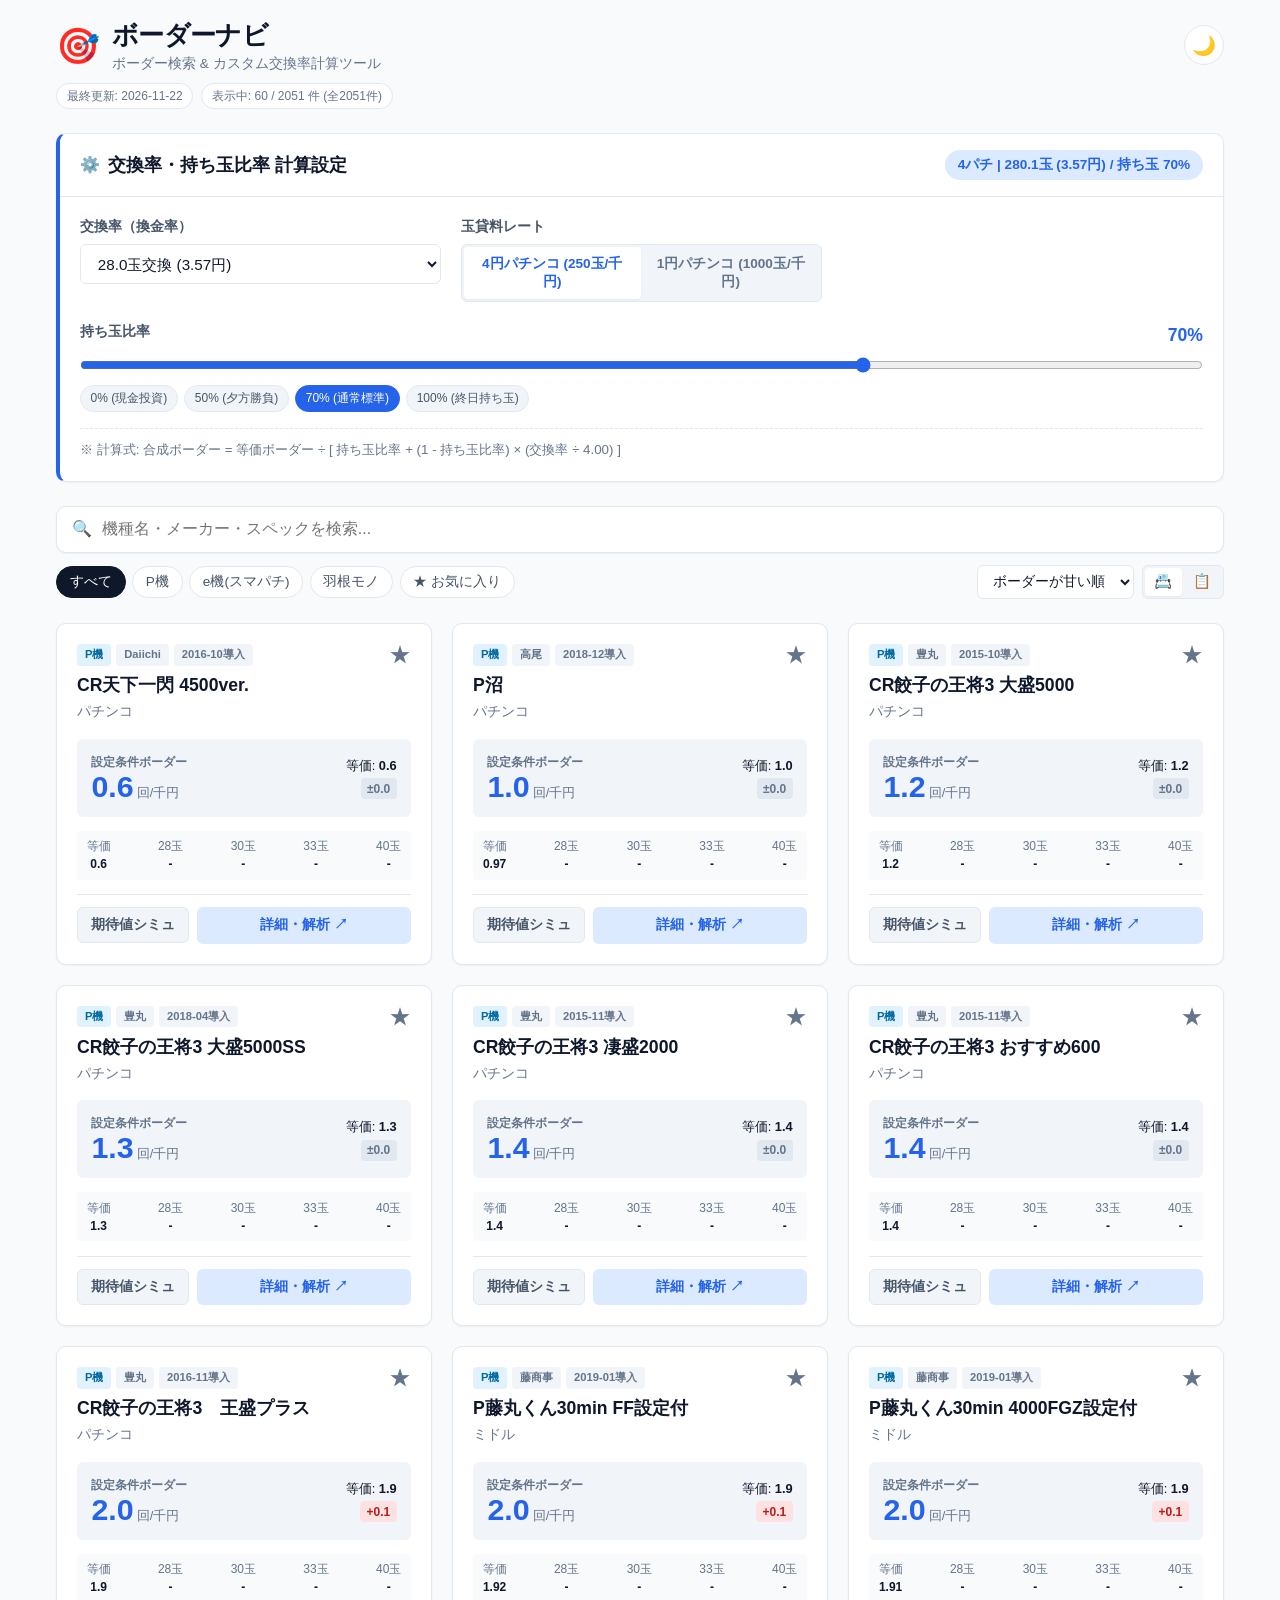
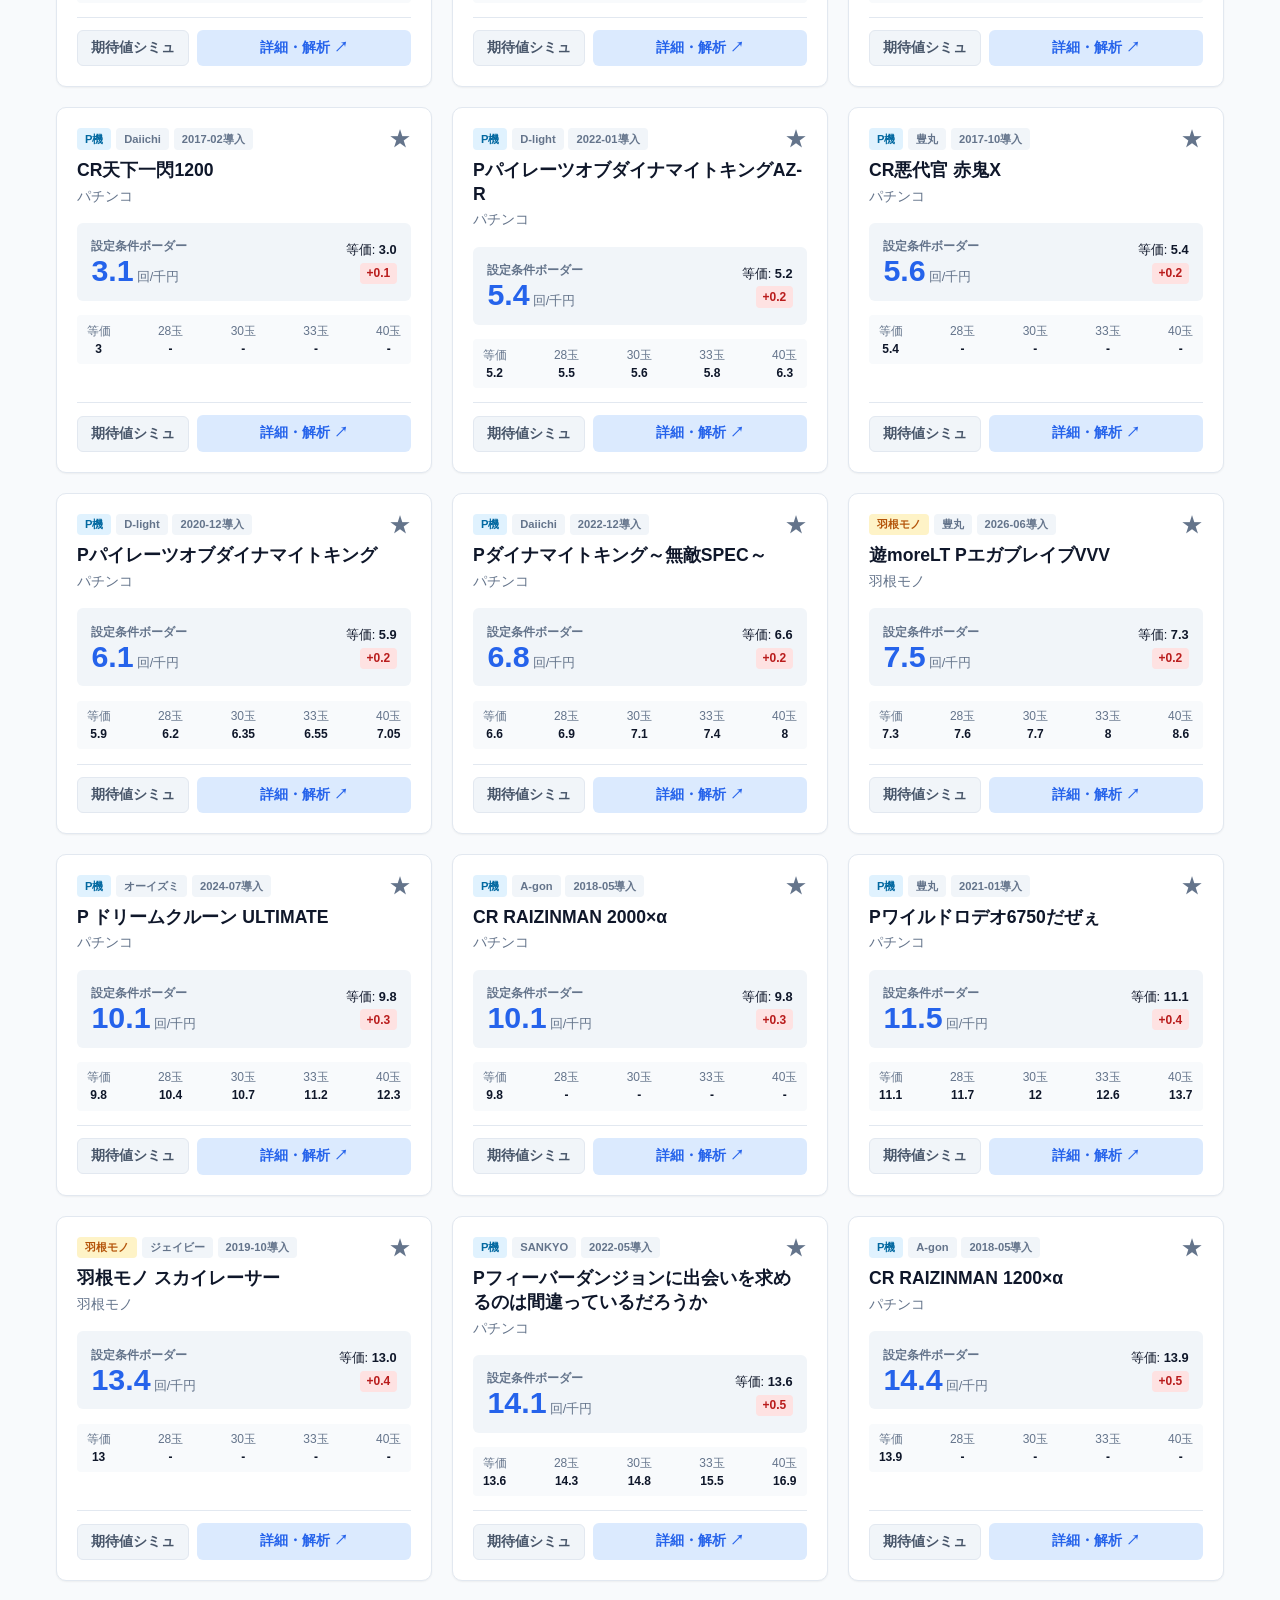
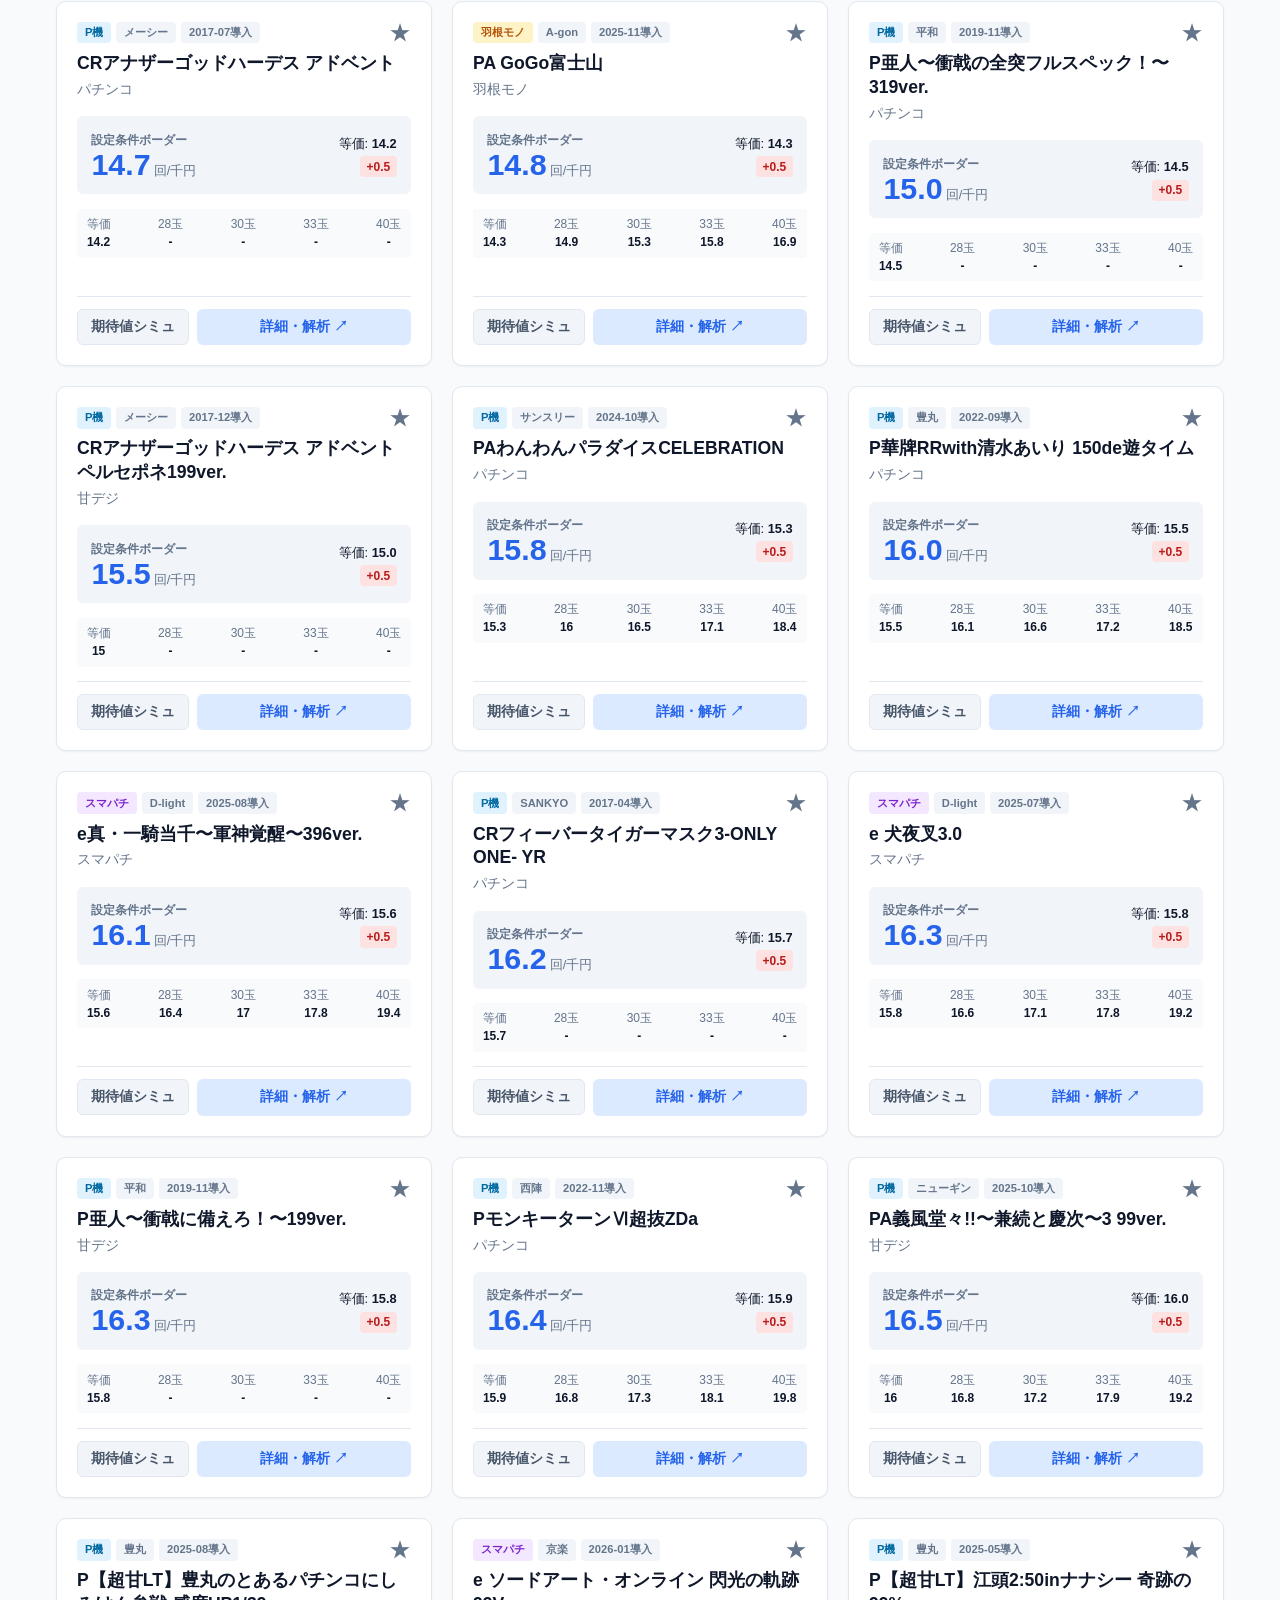
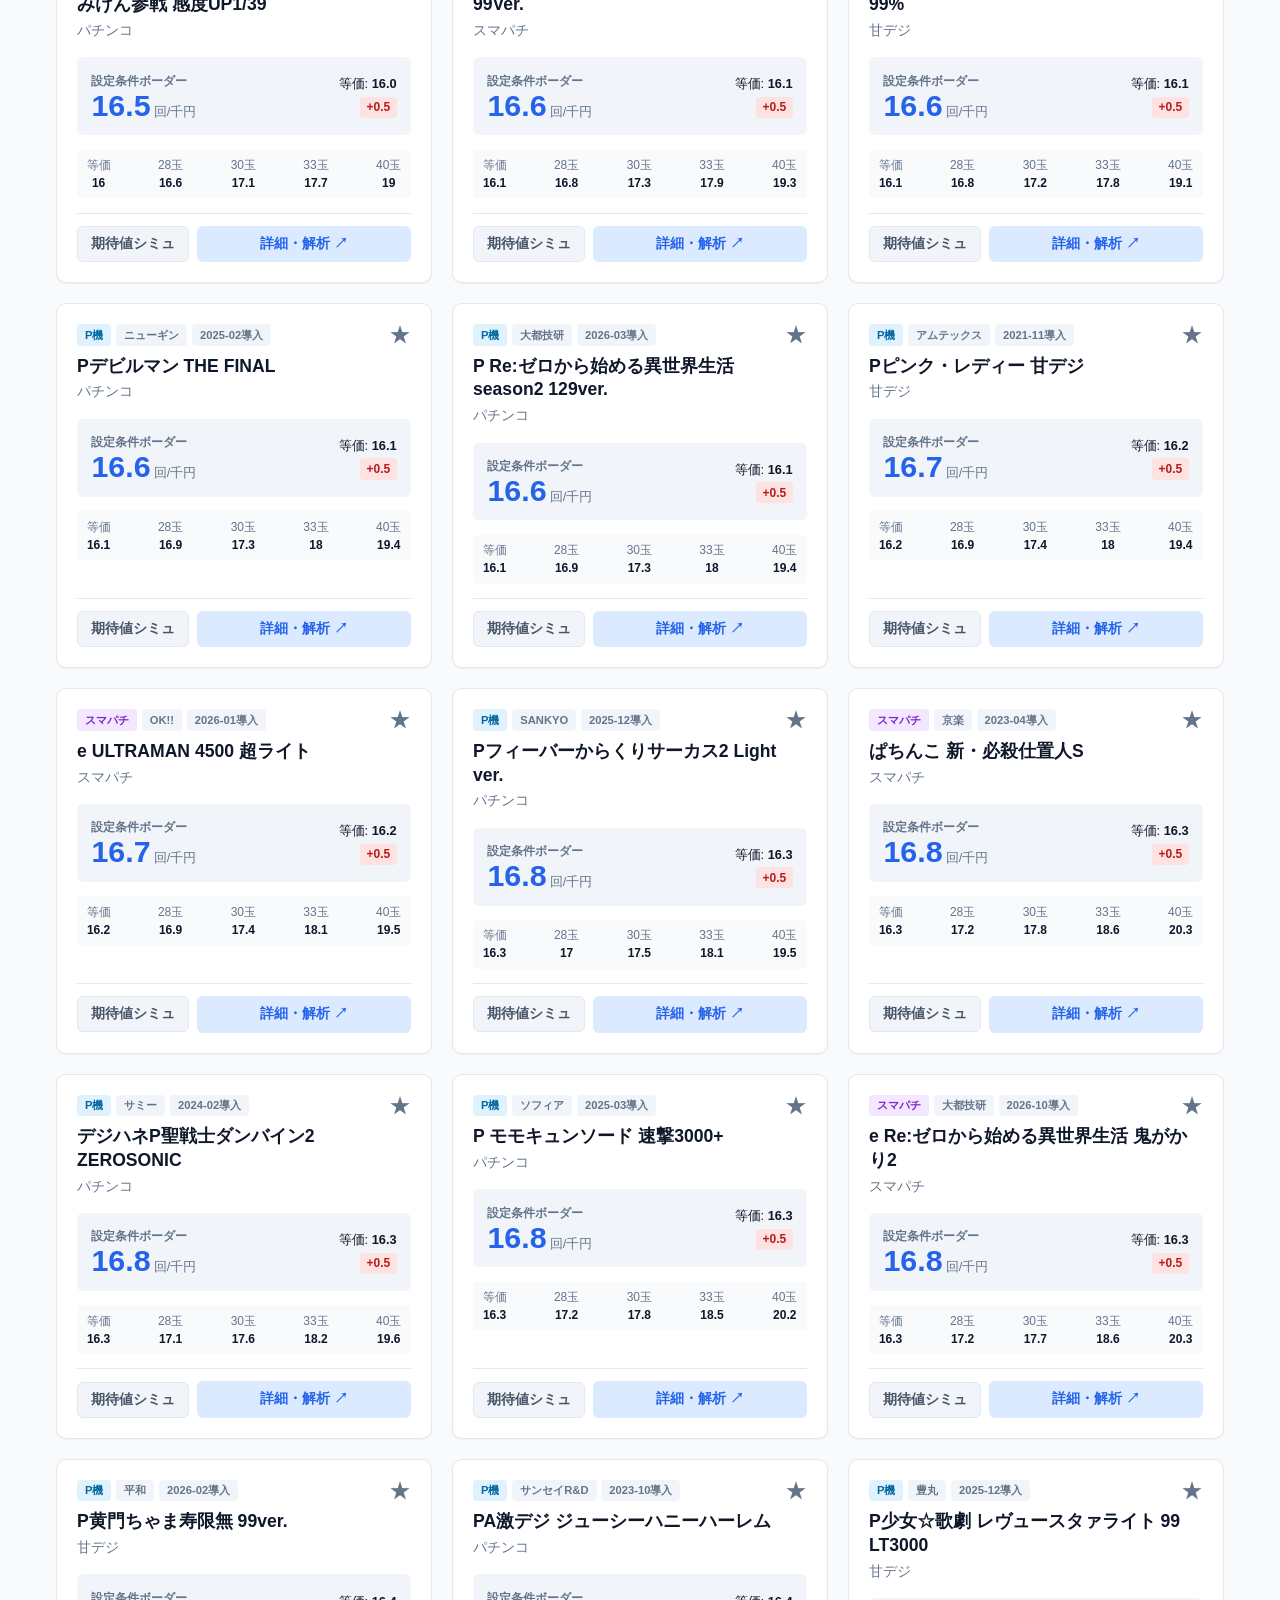
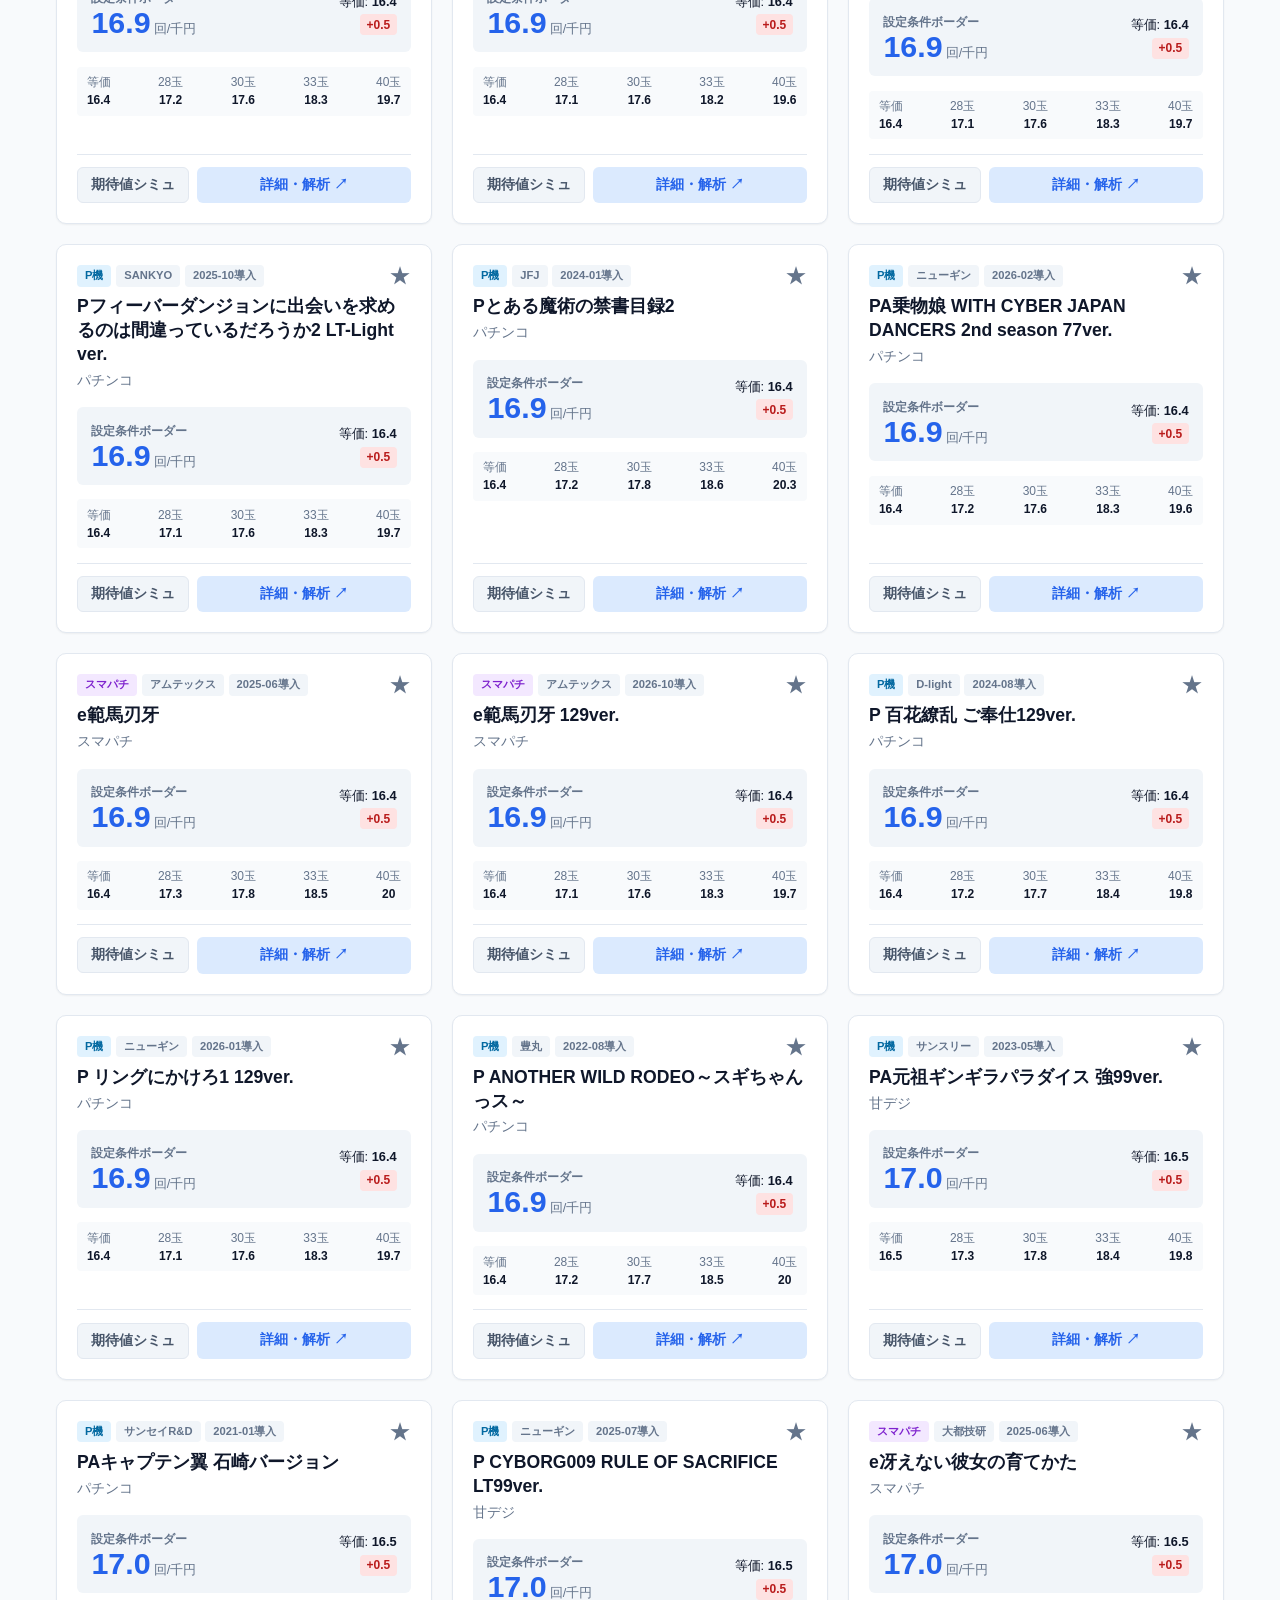
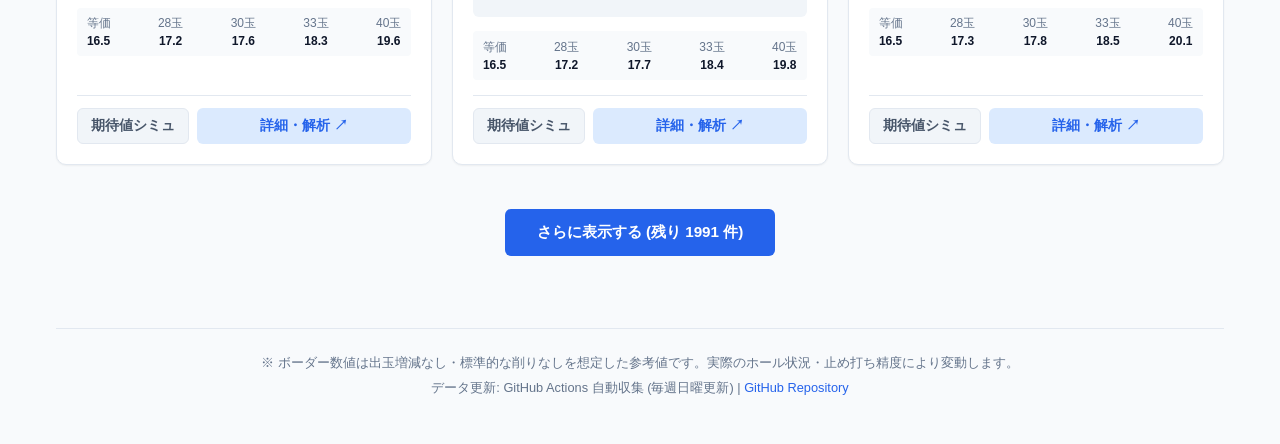
==== commit 1b3c4010: "Update exchange rate options and input limits" ====
--- a/docs/index.html
+++ b/docs/index.html
@@ -53,12 +53,9 @@
             </label>
             <div class="select-wrapper">
               <select id="ratePreset" class="form-select">
-                <option value="4.00">等価交換 (25.0玉 / 4.00円)</option>
-                <option value="3.57" selected>28.0玉交換 (3.57円)</option>
-                <option value="3.33">30.0玉交換 (3.33円)</option>
-                <option value="3.03">33.0玉交換 (3.03円)</option>
-                <option value="2.85">35.0玉交換 (2.85円)</option>
-                <option value="2.50">40.0玉交換 (2.50円)</option>
+                <option value="25">25.0玉交換 (等価 / 4.00円)</option>
+                <option value="27.5">27.5玉交換 (3.64円)</option>
+                <option value="28" selected>28.0玉交換 (3.57円)</option>
                 <option value="custom">カスタム（直接指定）</option>
               </select>
             </div>
@@ -67,12 +64,12 @@
             <div id="customRateGroup" class="custom-rate-group hidden">
               <div class="input-inline">
                 <div class="input-with-unit">
-                  <input type="number" id="customBalls" min="20" max="60" step="0.1" placeholder="28.0" class="form-input">
+                  <input type="number" id="customBalls" min="10" max="300" step="0.1" placeholder="28.0" class="form-input">
                   <span class="unit">玉交換</span>
                 </div>
                 <span class="or-separator">または</span>
                 <div class="input-with-unit">
-                  <input type="number" id="customYen" min="1.0" max="5.0" step="0.01" placeholder="3.57" class="form-input">
+                  <input type="number" id="customYen" min="0.1" max="10.0" step="0.01" placeholder="3.57" class="form-input">
                   <span class="unit">円/玉</span>
                 </div>
               </div>
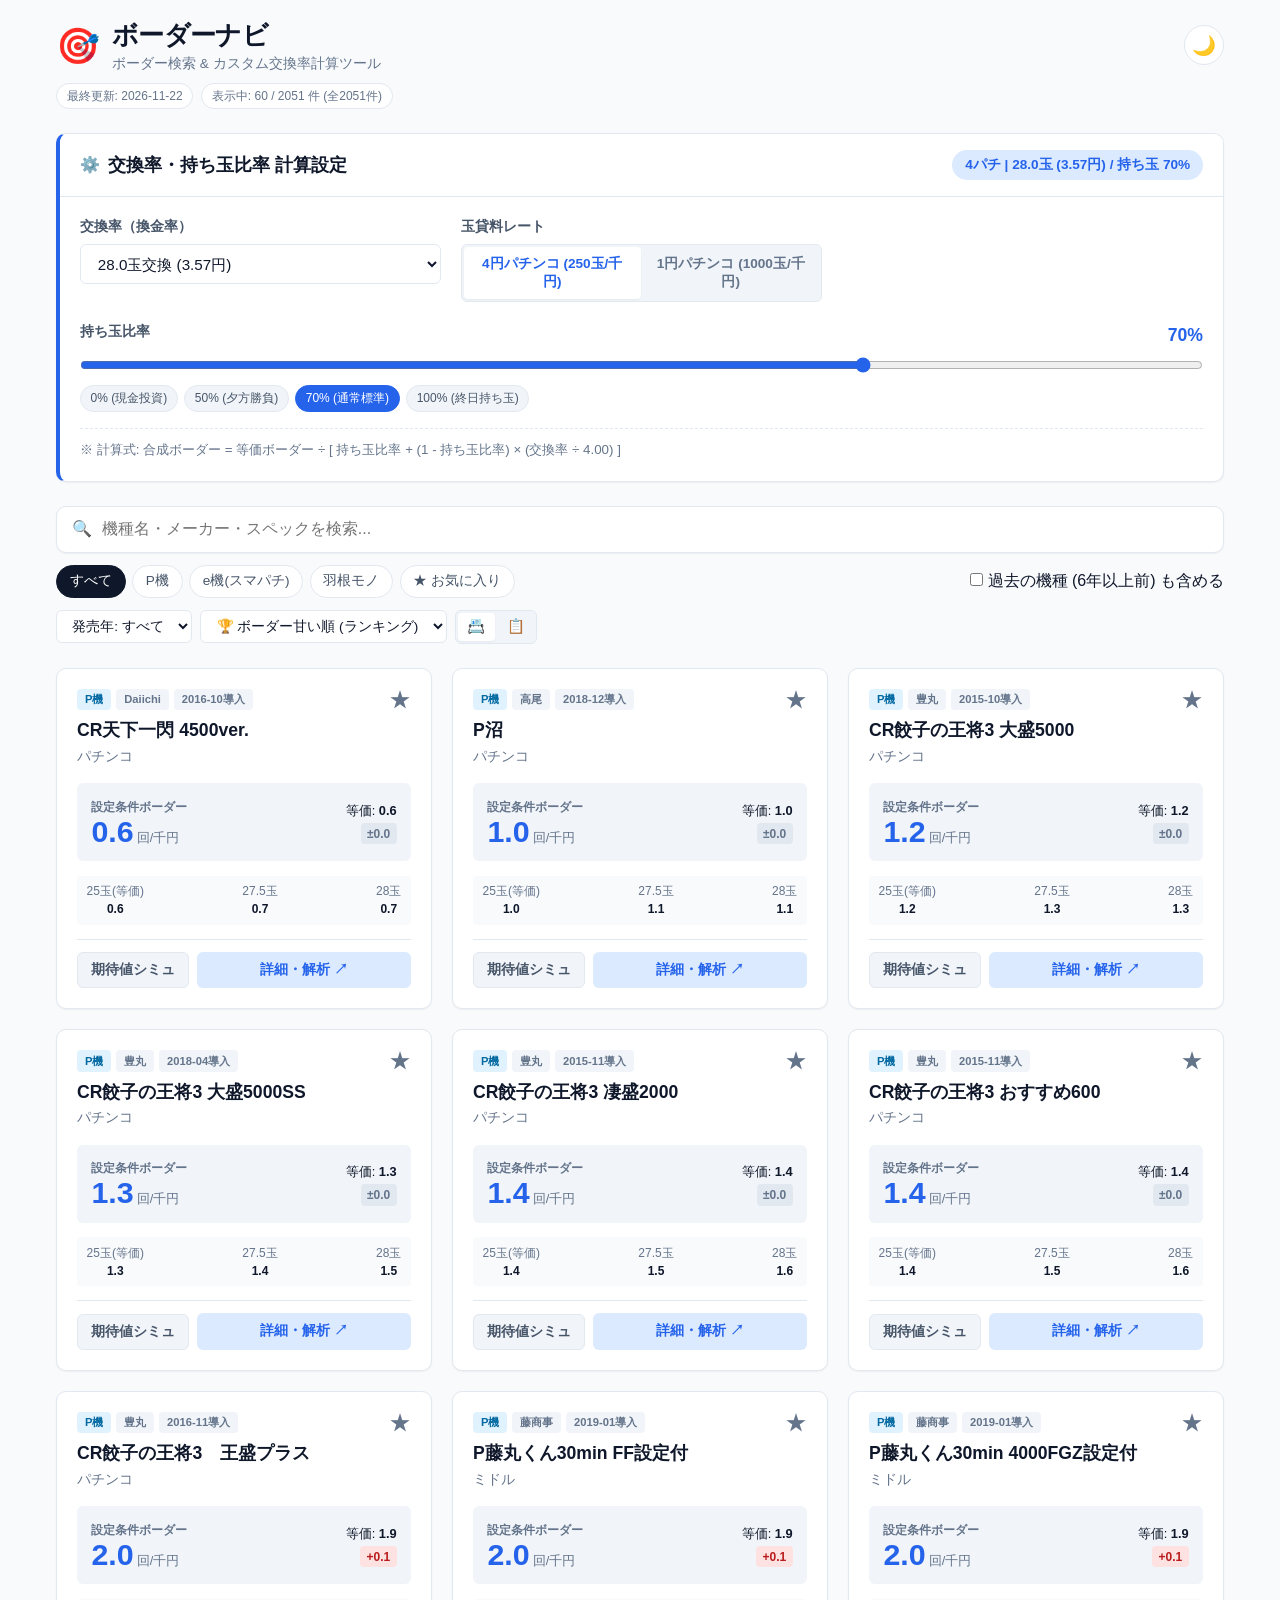
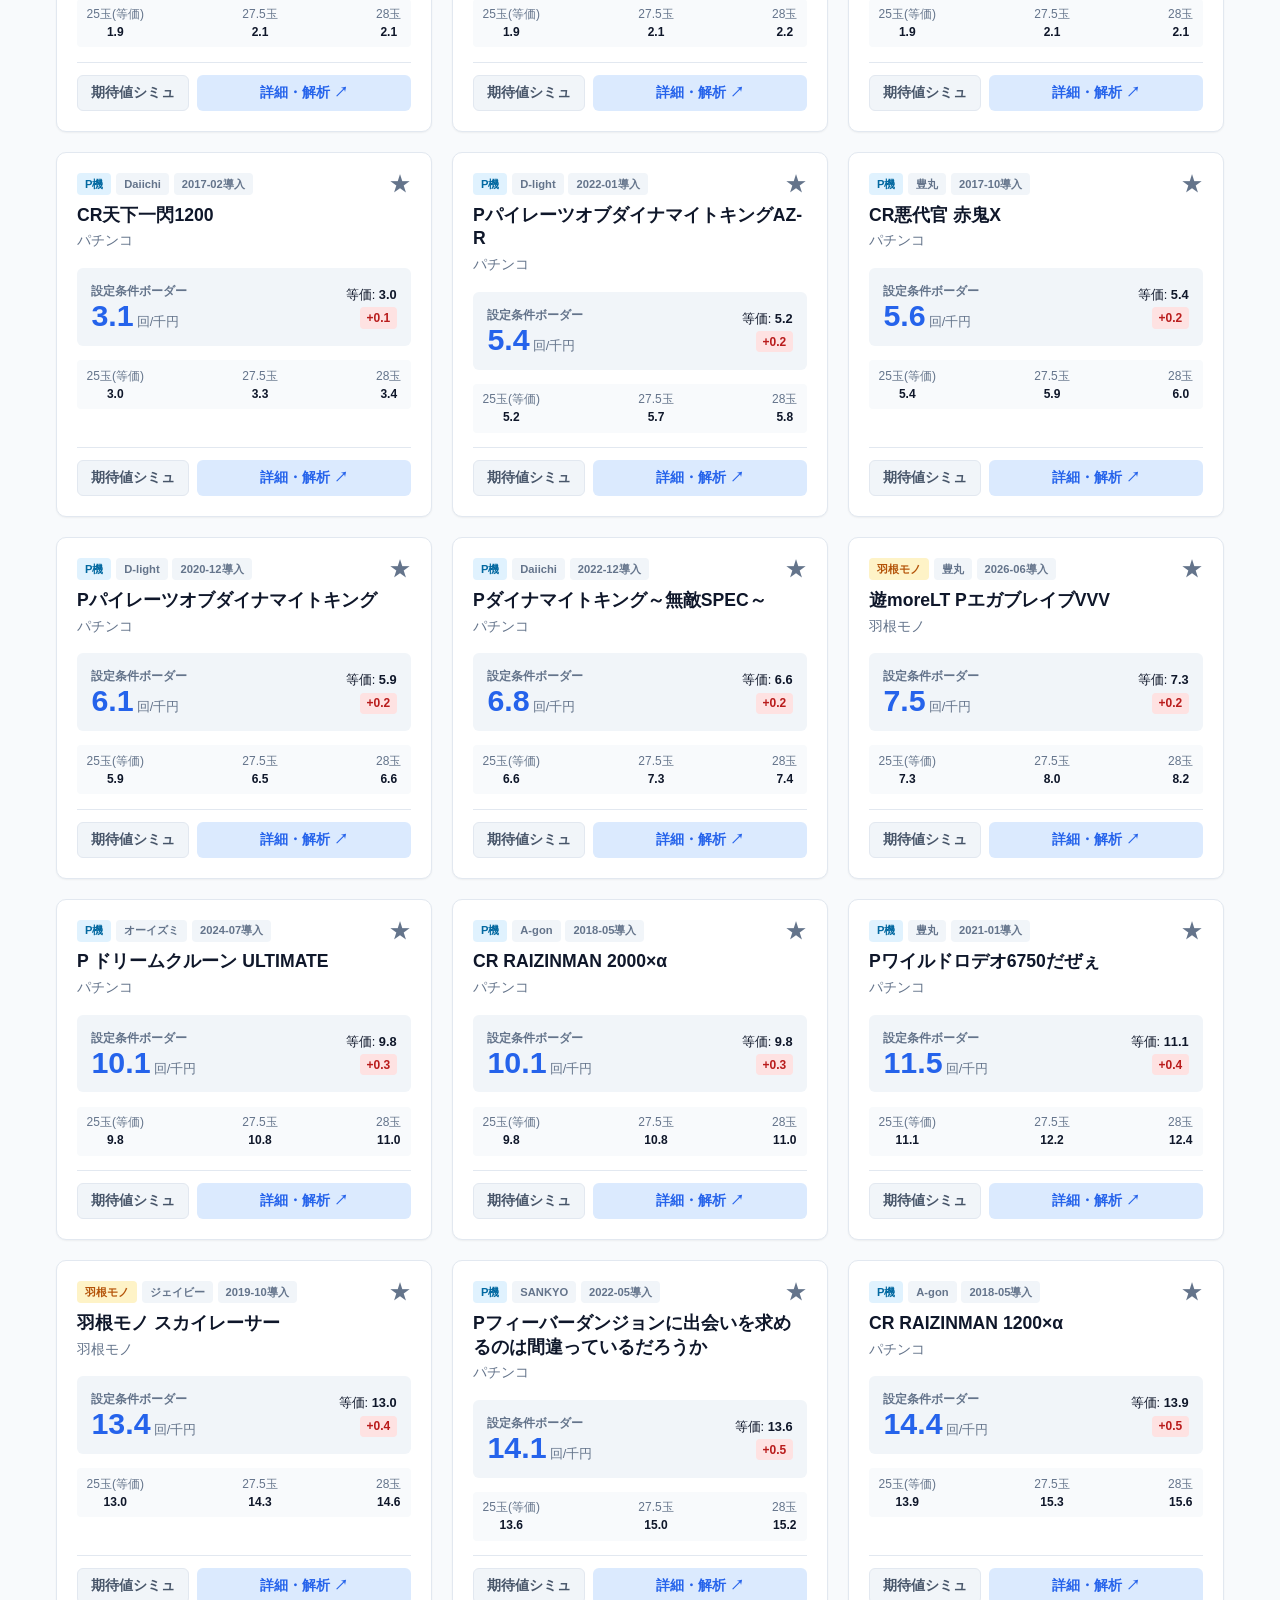
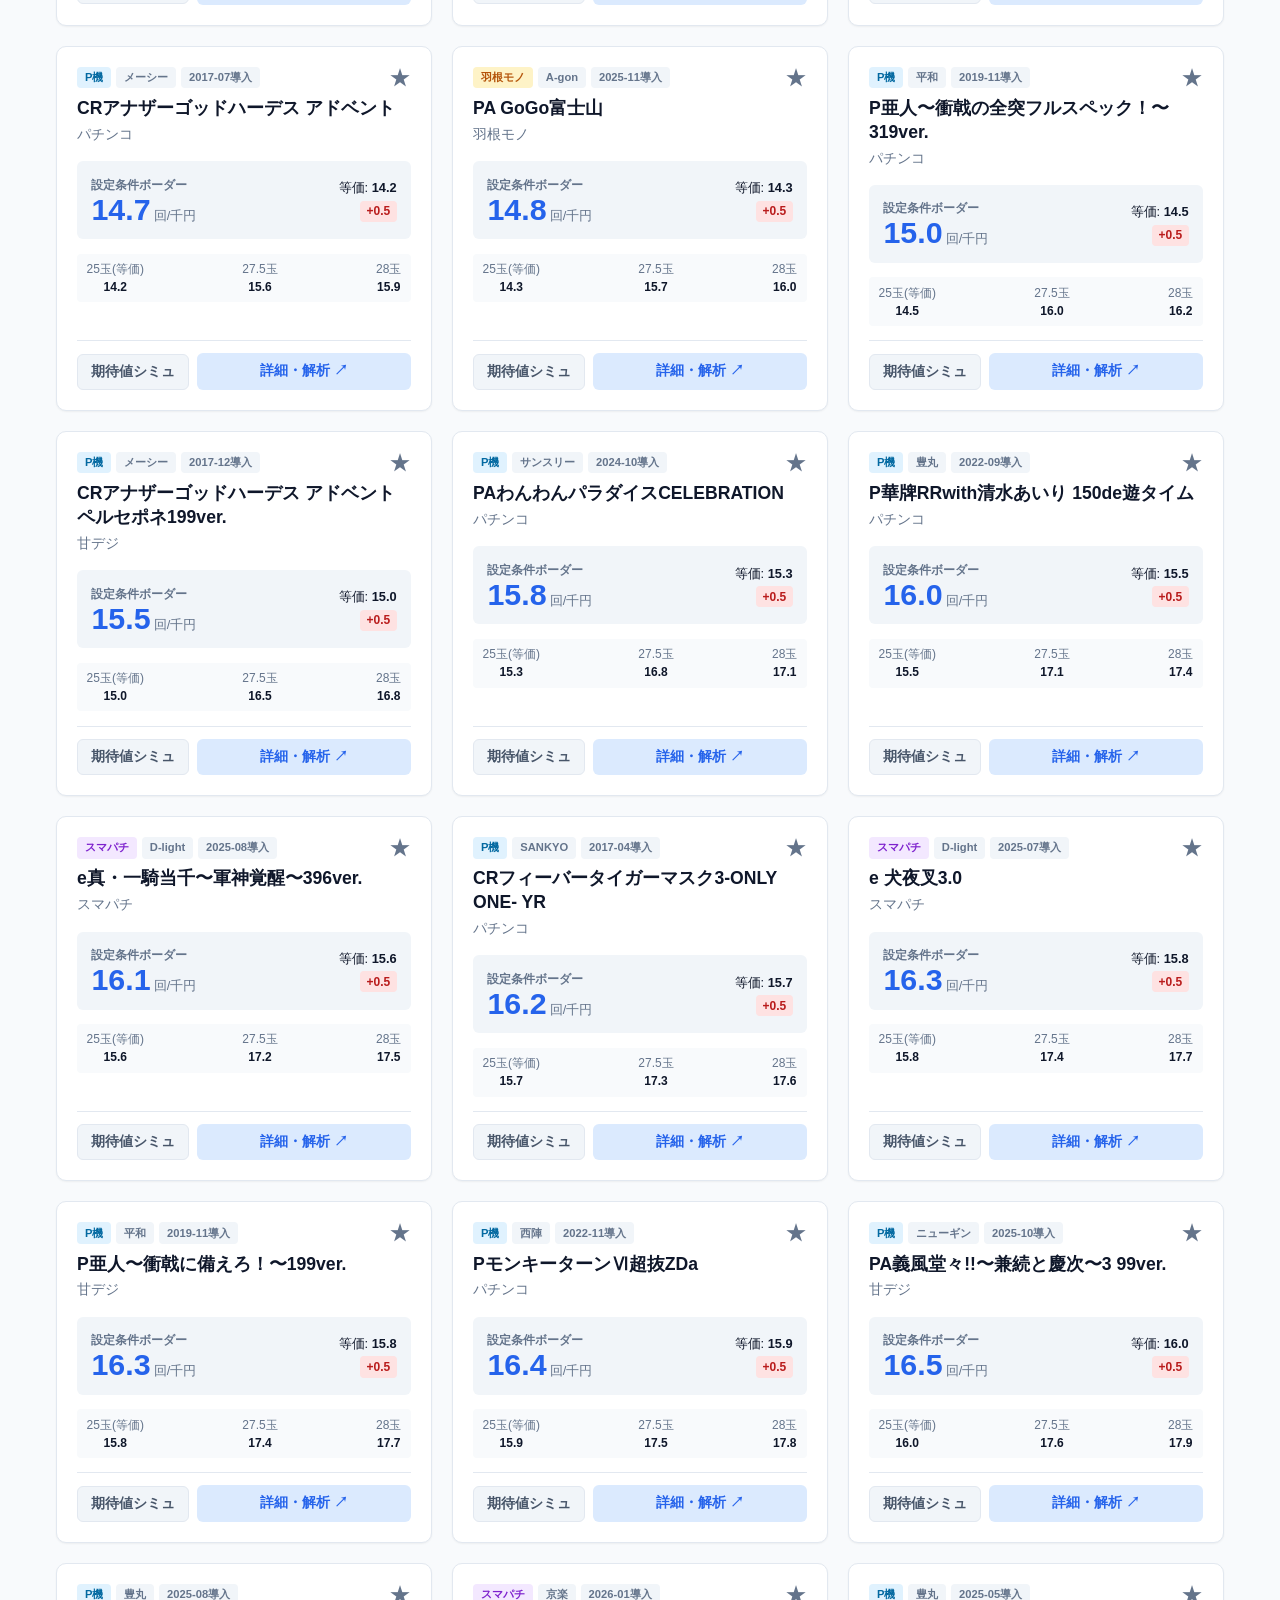
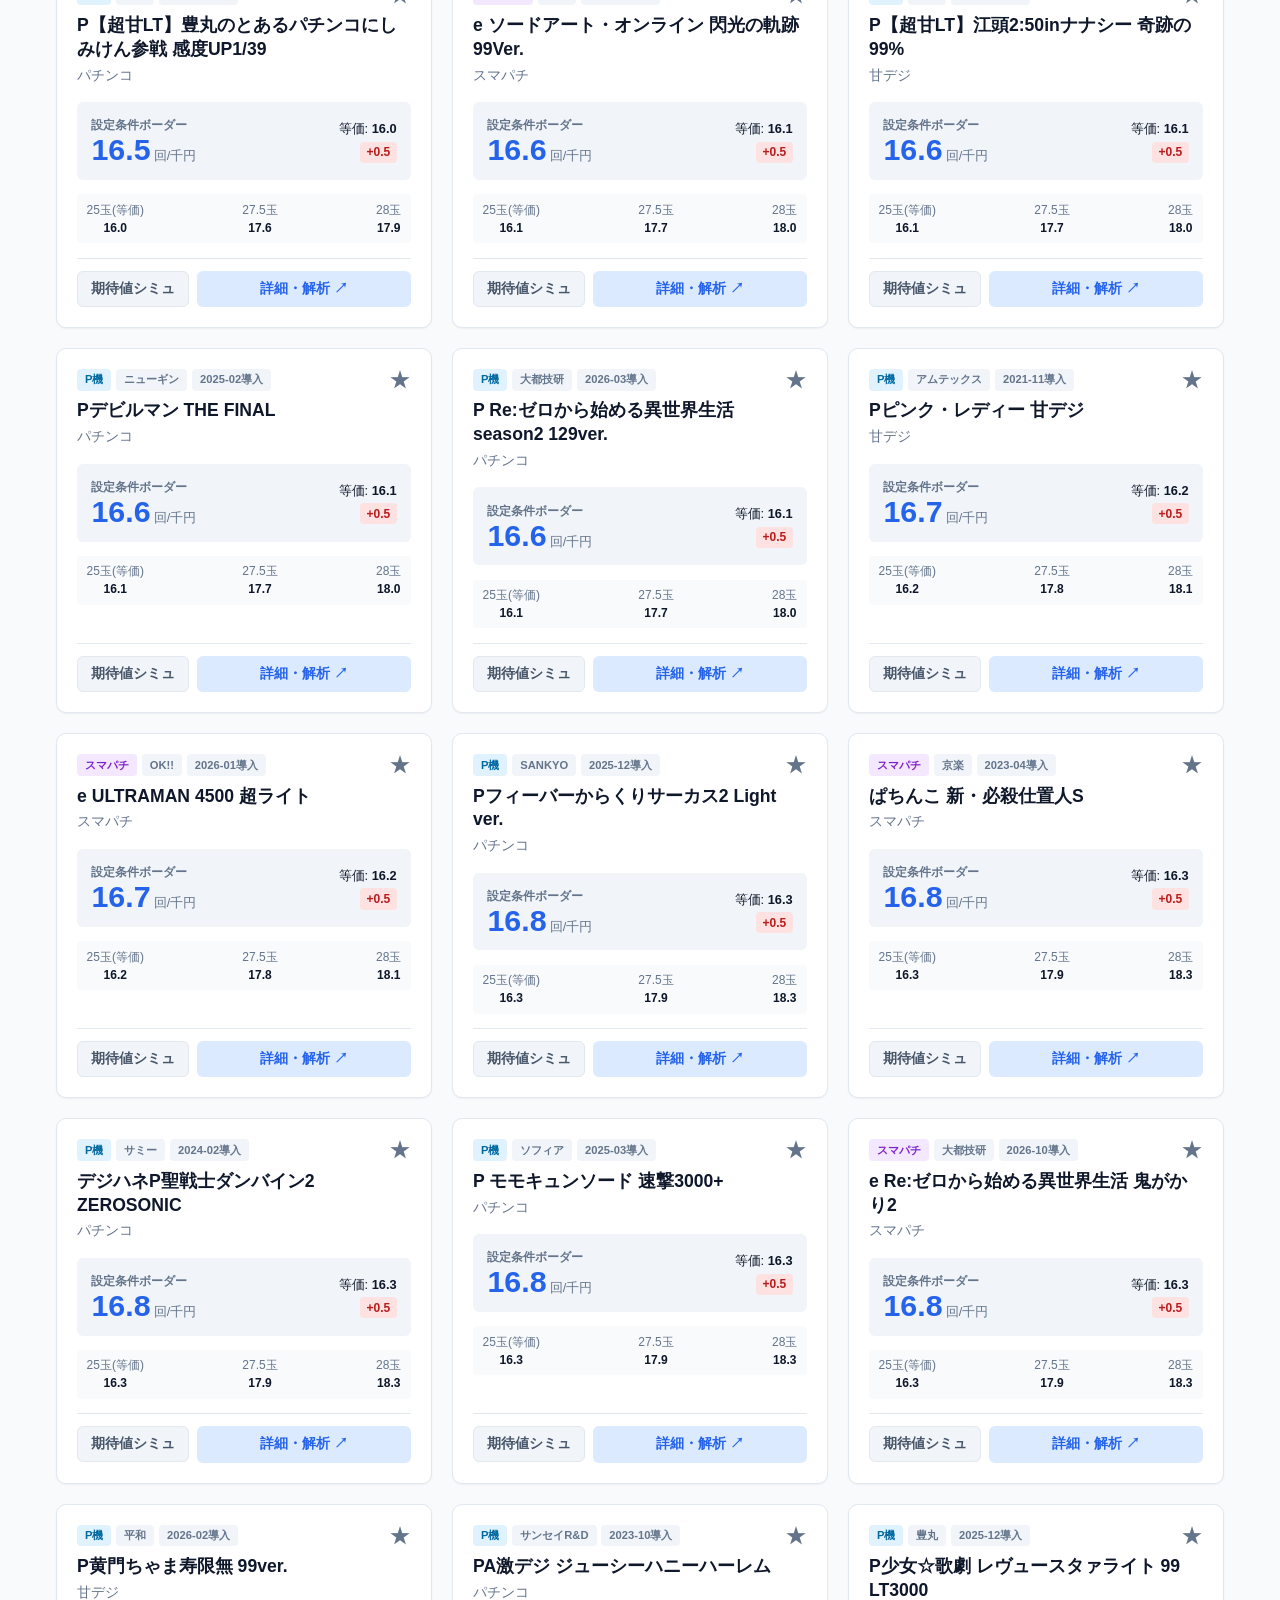
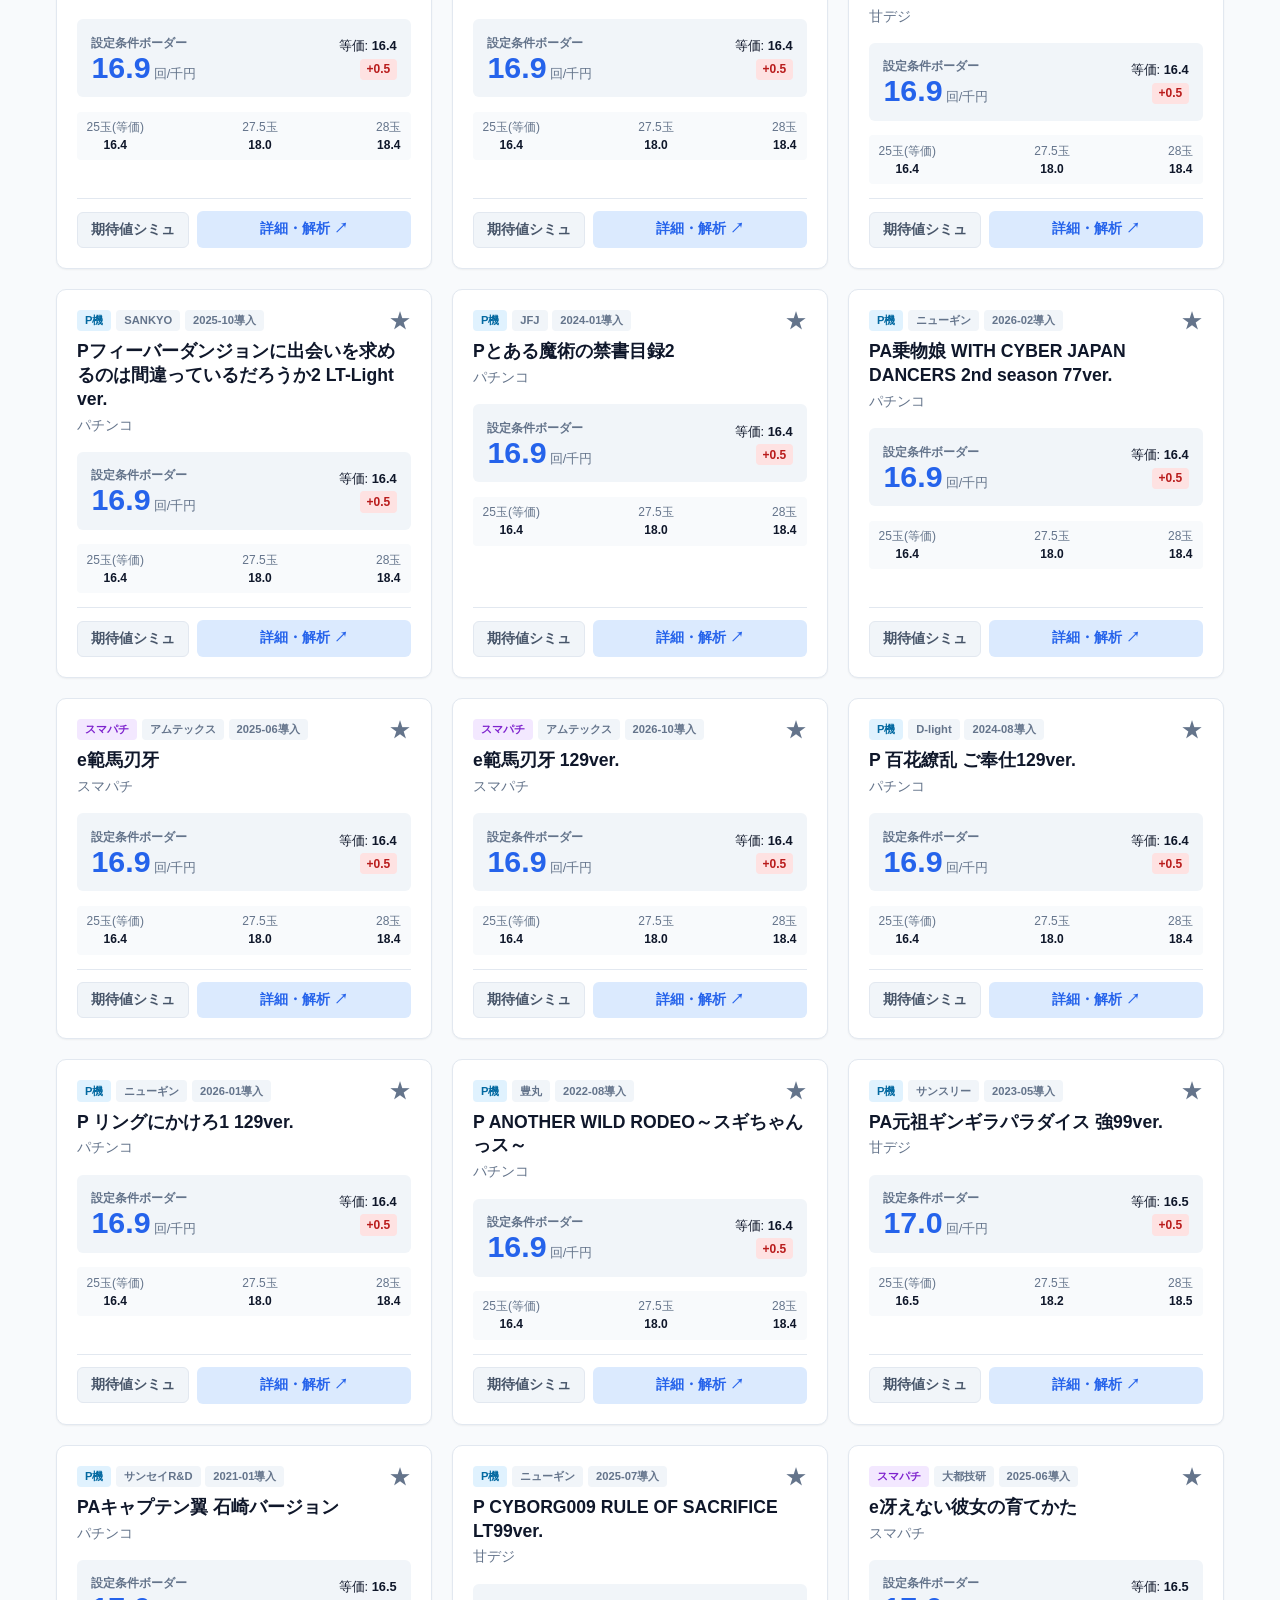
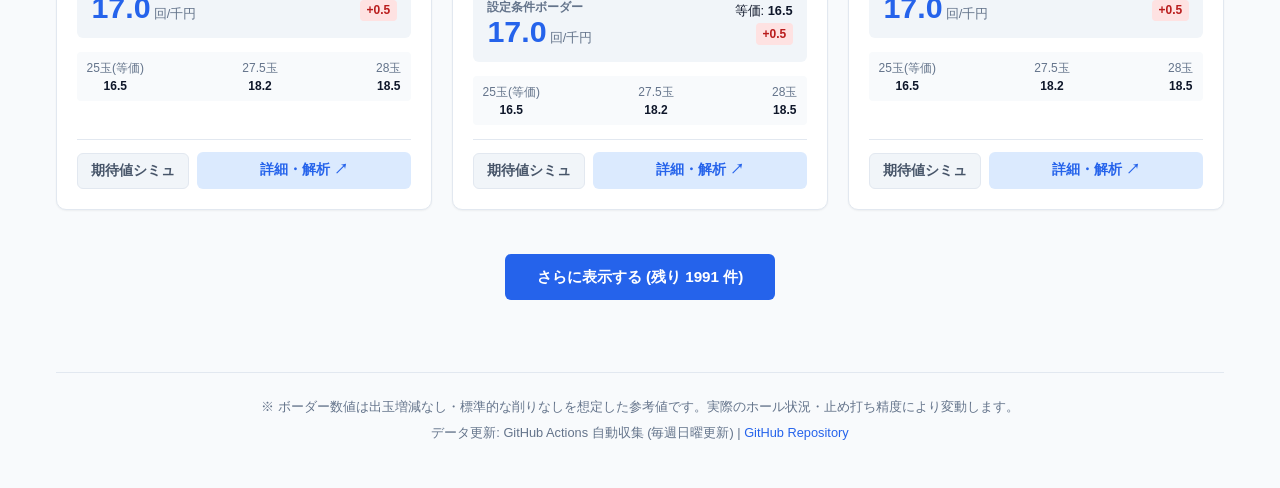
==== commit 9b27af21: "Add old machine toggle and update sort options Added a toggle for displaying old machines (over 6 ye" ====
--- a/docs/index.html
+++ b/docs/index.html
@@ -125,12 +125,27 @@
           <button class="filter-chip" data-filter-type="fav" data-val="fav">★ お気に入り</button>
         </div>
 
-        <!-- ソートと表示形式 -->
+        <!-- 過去機種(6年以上前)の表示切り替えトグル -->
+        <div class="old-machine-toggle-box">
+          <label class="toggle-label" title="ホール導入から6年以上経過した過去機種・CR機を表示対象に含めるか切り替えます">
+            <input type="checkbox" id="includeOldCheckbox" class="toggle-checkbox">
+            <span class="toggle-text">過去の機種 (6年以上前) も含める</span>
+          </label>
+        </div>
+
+        <!-- 発売年フィルター & ソートと表示形式 -->
         <div class="view-controls">
+          <!-- 発売年ドロップダウン -->
+          <select id="yearSelect" class="form-select compact" title="発売年(導入年)で絞り込み">
+            <option value="all">発売年: すべて</option>
+          </select>
+
+          <!-- ソート -->
           <select id="sortSelect" class="form-select compact">
-            <option value="border_asc">ボーダーが甘い順</option>
-            <option value="border_desc">ボーダーが辛い順</option>
-            <option value="release_desc">導入日が新しい順</option>
+            <option value="border_asc">🏆 ボーダー甘い順 (ランキング)</option>
+            <option value="border_desc">ボーダー辛い順</option>
+            <option value="release_desc">📅 導入日新しい順</option>
+            <option value="release_asc">📅 導入日古い順</option>
             <option value="name_asc">機種名順 (50音)</option>
           </select>
 
@@ -152,6 +167,7 @@
         <table class="data-table">
           <thead>
             <tr>
+              <th class="th-rank">順位</th>
               <th class="th-fav">★</th>
               <th class="th-name">機種名 / メーカー</th>
               <th class="th-spec">種別 / スペック</th>
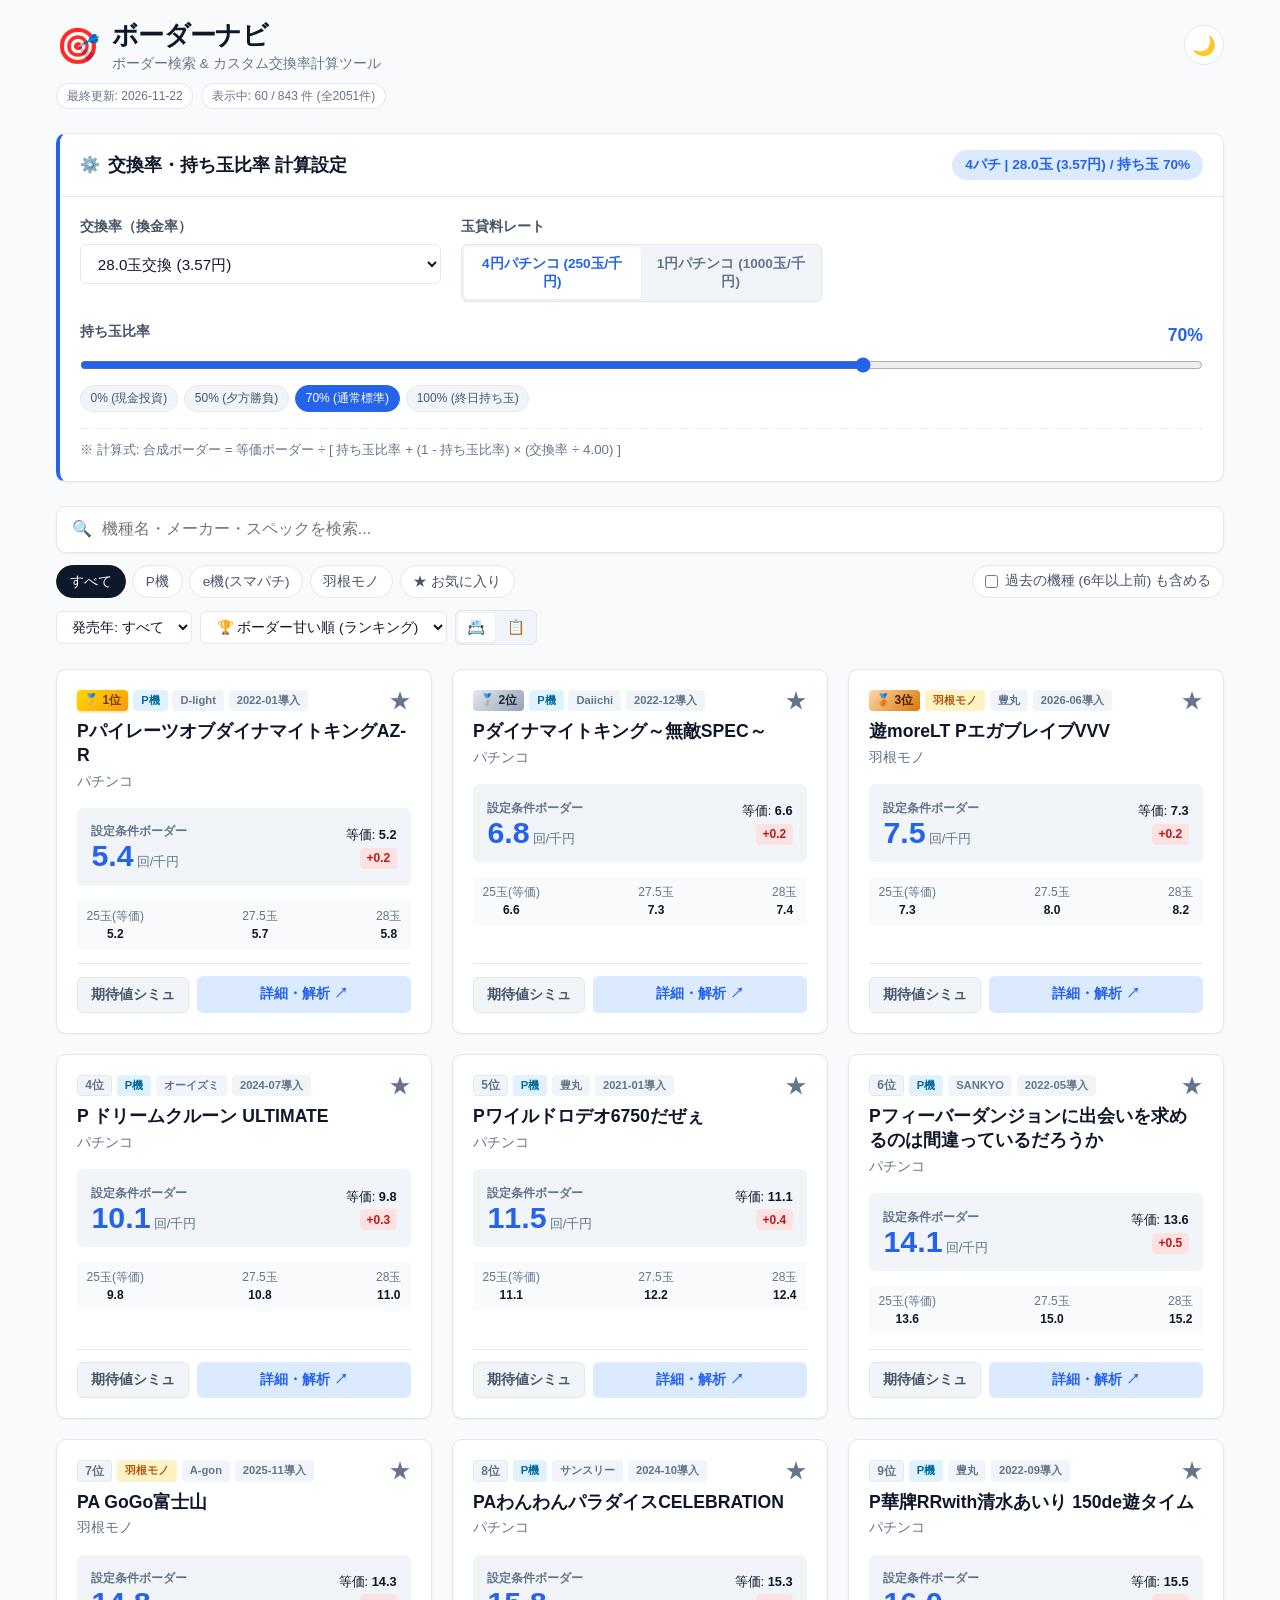
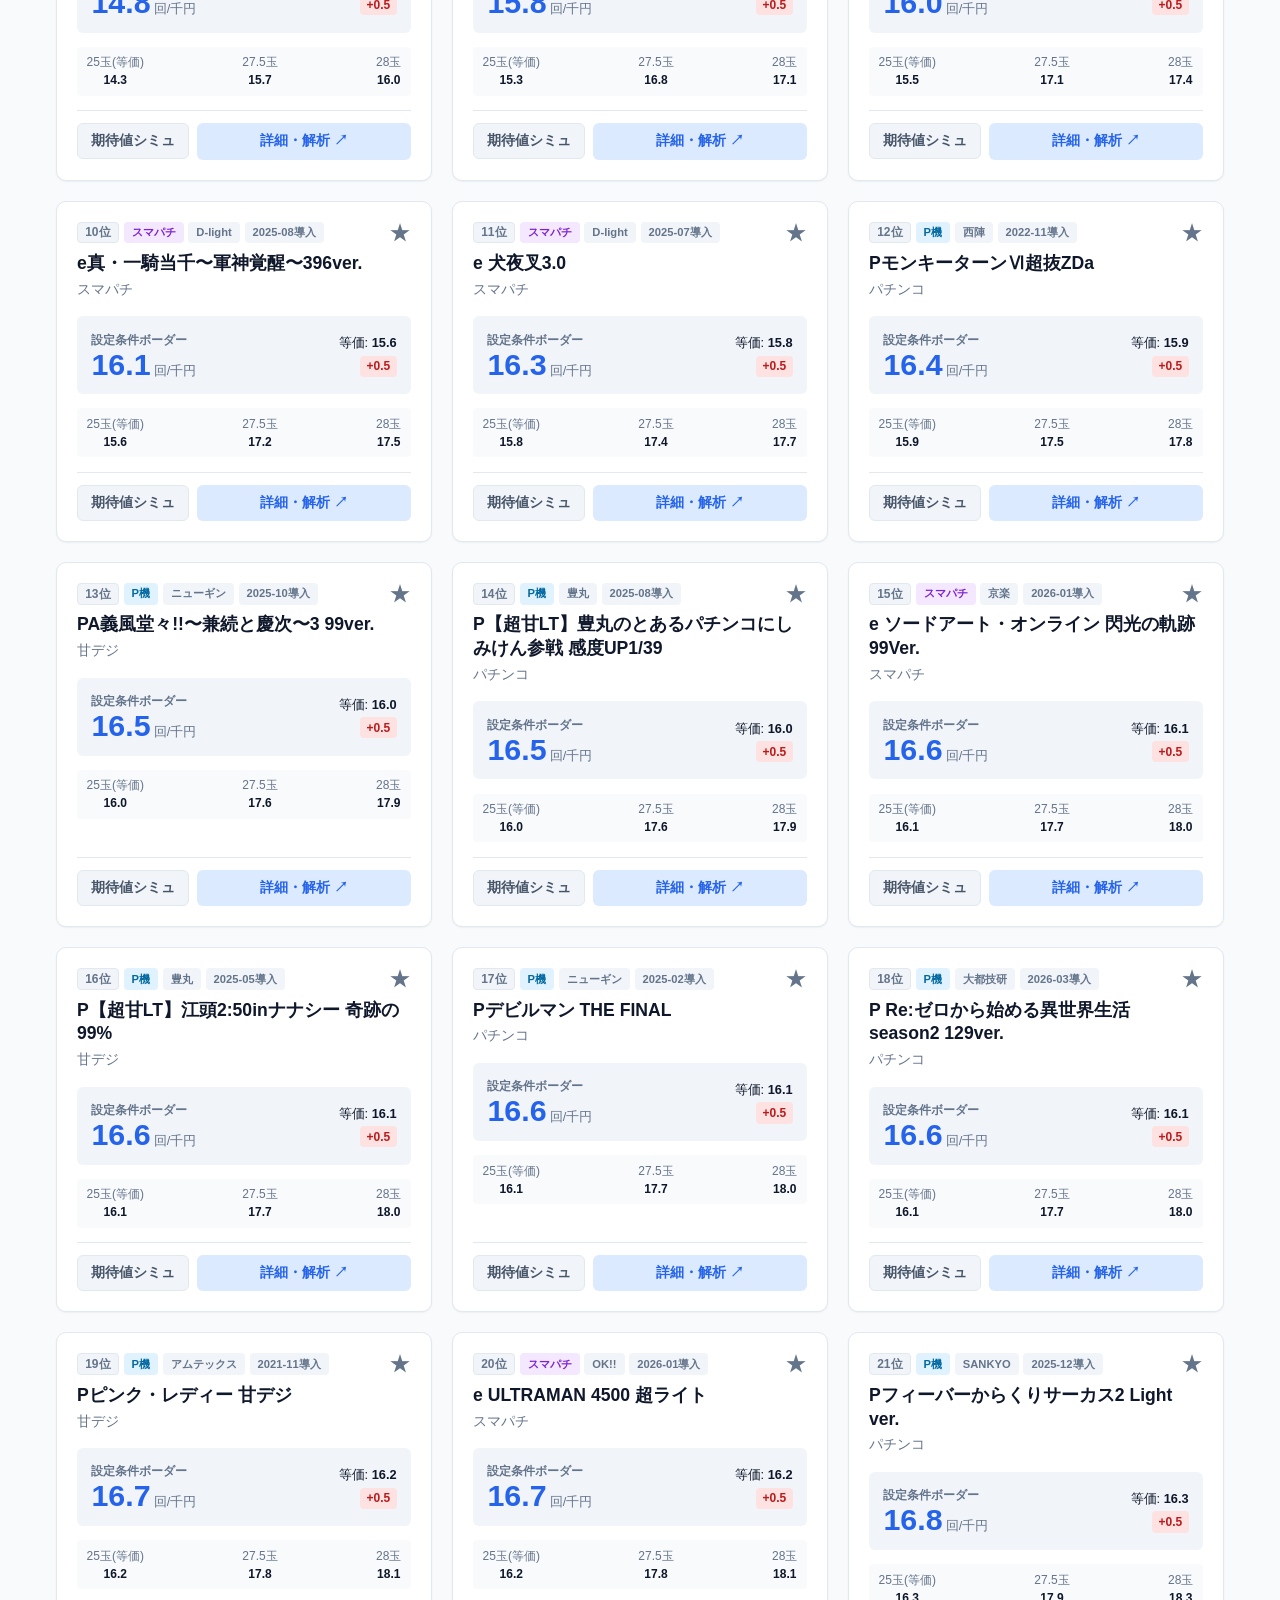
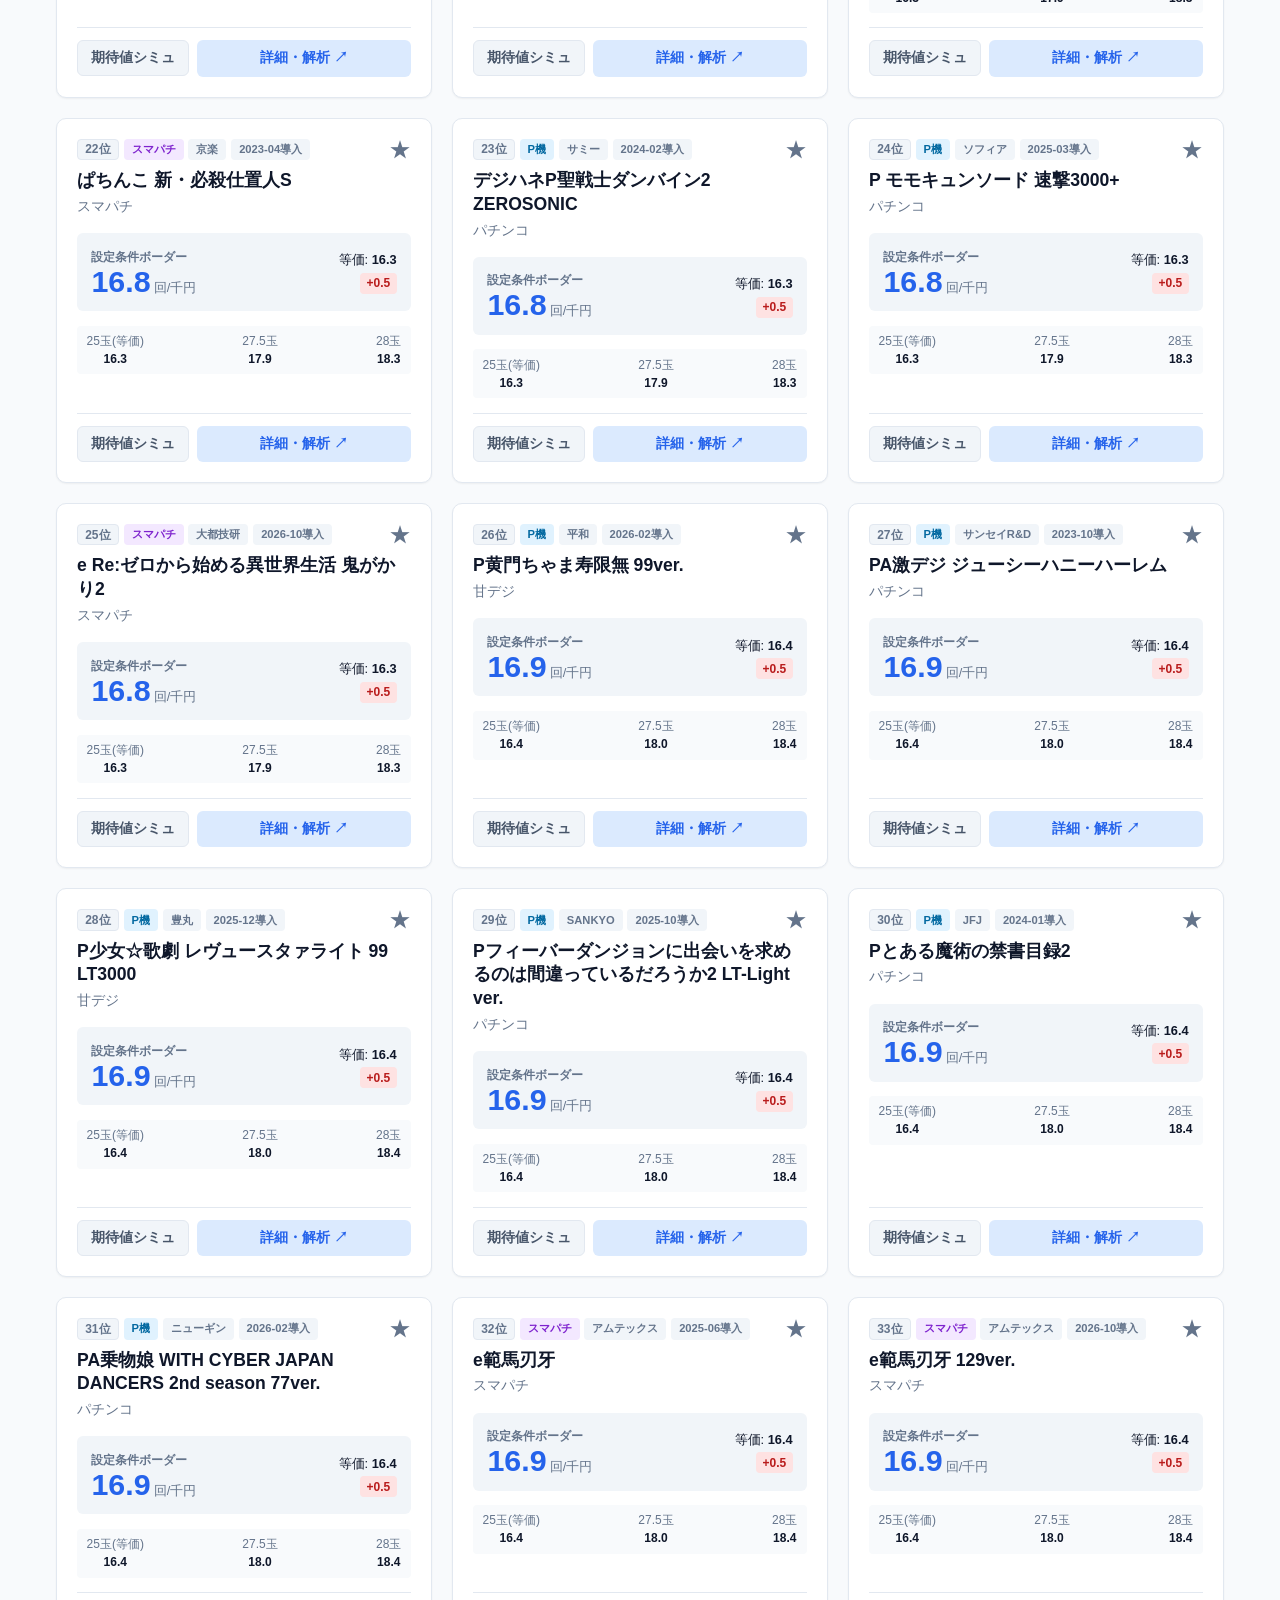
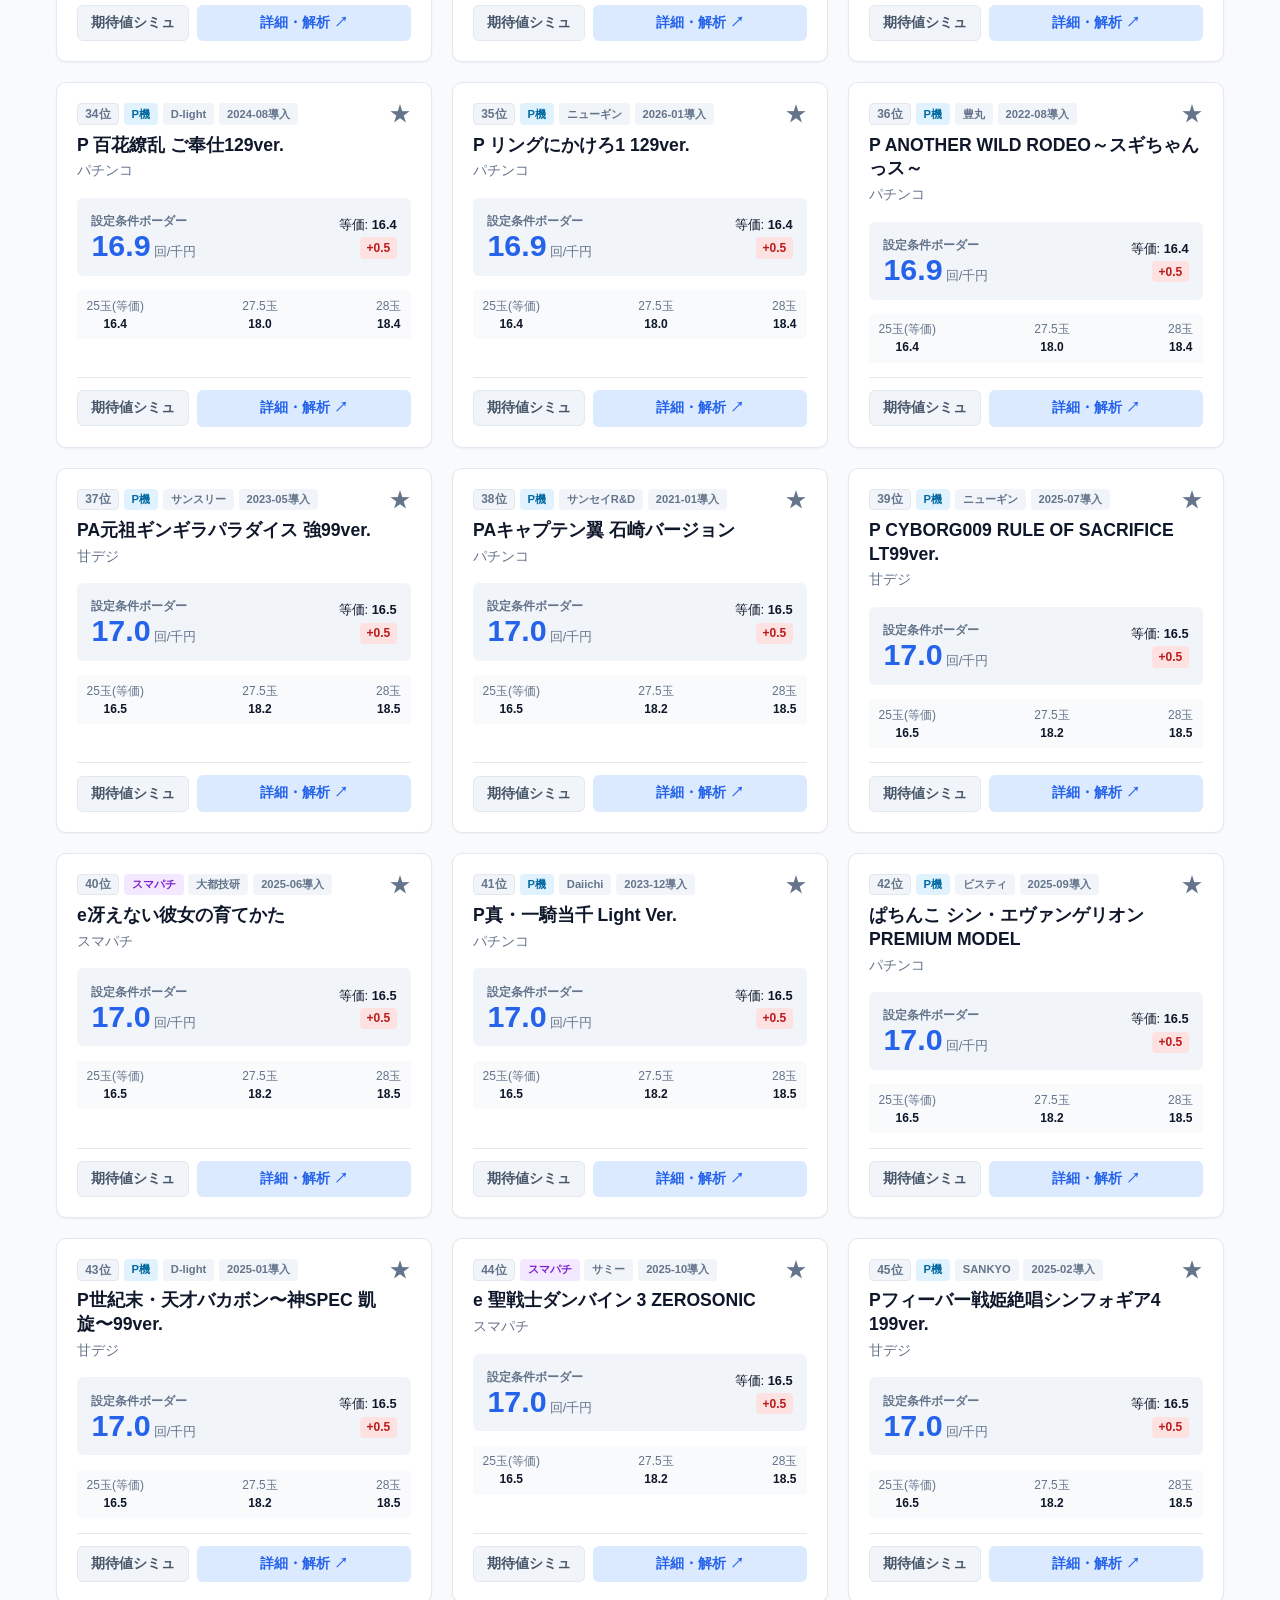
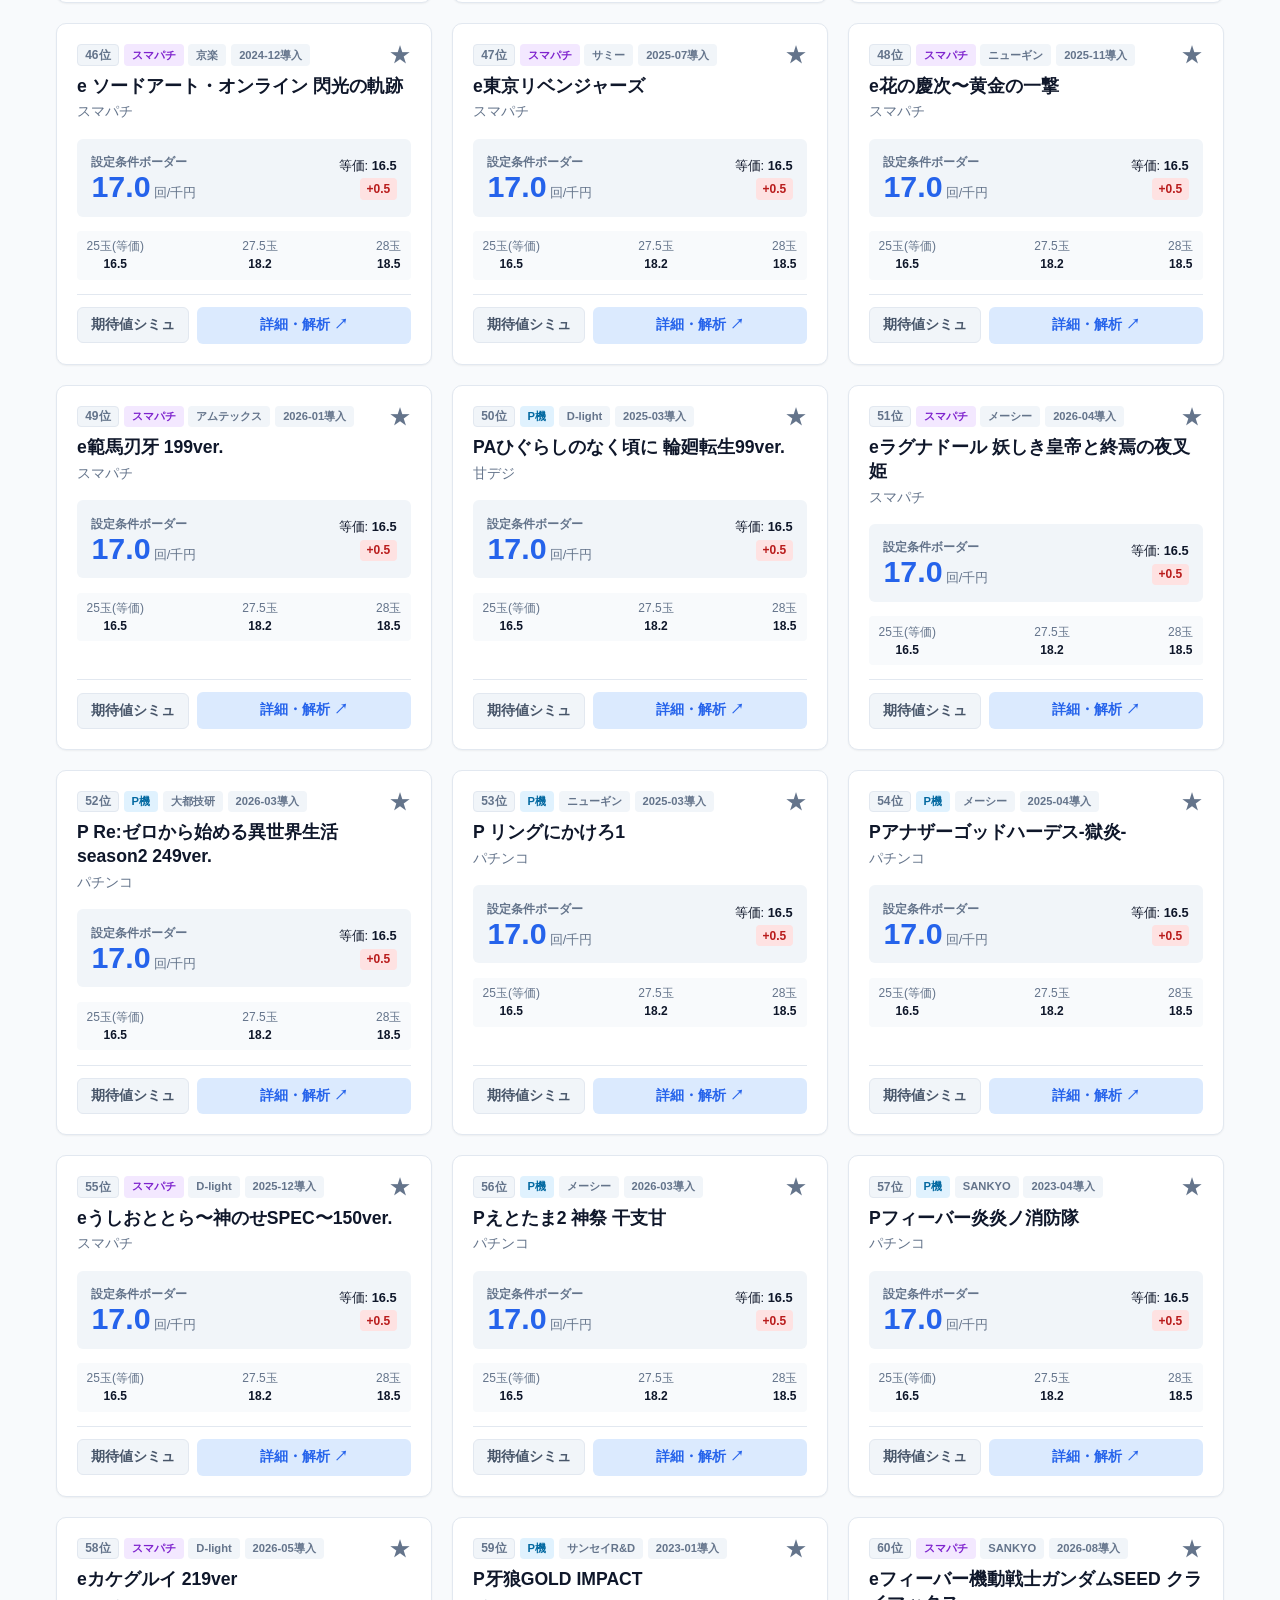
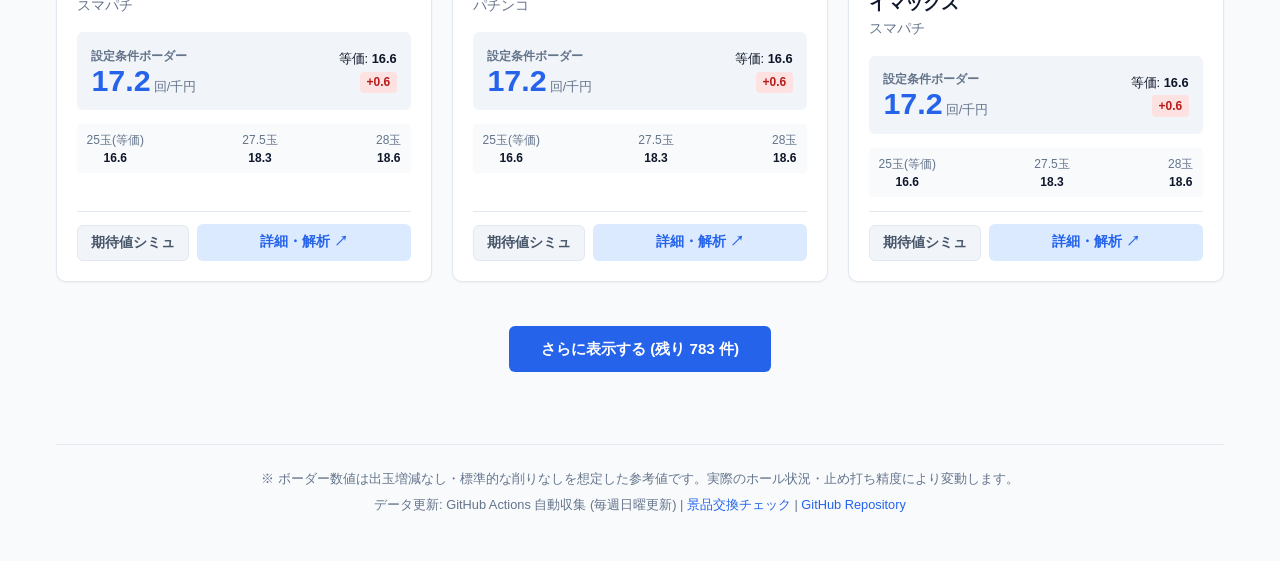
==== commit 749767a6: "docs/index.html に prize-check.html へのリンクを追加" ====
--- a/docs/index.html
+++ b/docs/index.html
@@ -3,7 +3,7 @@
 <head>
   <meta charset="UTF-8">
   <meta name="viewport" content="width=device-width, initial-scale=1.0">
-  <meta name="description" content="パチンコ機種のボーダー一覧検索・カスタム交換率・持ち玉比率計算ができるWebツール。機種詳細ページへのダイレクト遷移対応。">
+  <meta name="description" content="パチンコ機種のボーダー一覧検索・カスタム交換率・持ち玉比率計算ができるWebツール。機種詳細ページへのダイレクトリンクに対応。">
   <title>ボーダーナビ - パチンコ機種検索＆カスタム交換率計算</title>
   <link rel="stylesheet" href="style.css">
   <link rel="icon" href="data:image/svg+xml,<svg xmlns=%22http://www.w3.org/2000/svg%22 viewBox=%220 0 100 100%22><text y=%22.9em%22 font-size=%2290%22>🎯</text></svg>">
@@ -243,7 +243,11 @@
     <!-- フッター -->
     <footer class="app-footer">
       <p>※ ボーダー数値は出玉増減なし・標準的な削りなしを想定した参考値です。実際のホール状況・止め打ち精度により変動します。</p>
-      <p>データ更新: GitHub Actions 自動収集 (毎週日曜更新) | <a href="https://github.com" target="_blank" rel="noopener noreferrer">GitHub Repository</a></p>
+      <p>
+        データ更新: GitHub Actions 自動収集 (毎週日曜更新) |
+        <a href="prize-check.html">景品交換チェック</a> |
+        <a href="https://github.com" target="_blank" rel="noopener noreferrer">GitHub Repository</a>
+      </p>
     </footer>
   </div>
 
--- a/docs/style.css
+++ b/docs/style.css
@@ -583,6 +583,81 @@
   color: var(--text-muted);
 }
 
+.tag-old {
+  background: #f1f5f9;
+  color: #64748b;
+  border: 1px dashed #cbd5e1;
+}
+
+/* ランキングバッジ */
+.rank-badge {
+  display: inline-flex;
+  align-items: center;
+  justify-content: center;
+  font-weight: 800;
+  border-radius: 4px;
+  font-size: 0.75rem;
+  padding: 0.15rem 0.45rem;
+  line-height: 1.2;
+}
+
+.rank-1 {
+  background: linear-gradient(135deg, #ffd700, #f59e0b);
+  color: #78350f;
+  box-shadow: 0 1px 3px rgba(245, 158, 11, 0.4);
+}
+
+.rank-2 {
+  background: linear-gradient(135deg, #e2e8f0, #94a3b8);
+  color: #1e293b;
+}
+
+.rank-3 {
+  background: linear-gradient(135deg, #fed7aa, #d97706);
+  color: #451a03;
+}
+
+.rank-other {
+  background: var(--bg-card-sub);
+  color: var(--text-muted);
+  border: 1px solid var(--border-color);
+}
+
+/* 過去機種トグル */
+.old-machine-toggle-box {
+  display: flex;
+  align-items: center;
+}
+
+.toggle-label {
+  display: inline-flex;
+  align-items: center;
+  gap: 0.4rem;
+  font-size: 0.85rem;
+  cursor: pointer;
+  color: var(--text-sub);
+  user-select: none;
+  background: var(--bg-card);
+  border: 1px solid var(--border-color);
+  padding: 0.35rem 0.75rem;
+  border-radius: 9999px;
+  transition: var(--transition);
+}
+
+.toggle-label:hover {
+  background: var(--bg-hover);
+}
+
+.toggle-checkbox {
+  cursor: pointer;
+  accent-color: var(--primary);
+}
+
+.td-rank {
+  text-align: center;
+  font-weight: 700;
+}
+
 .fav-star-btn {
   background: transparent;
   border: none;
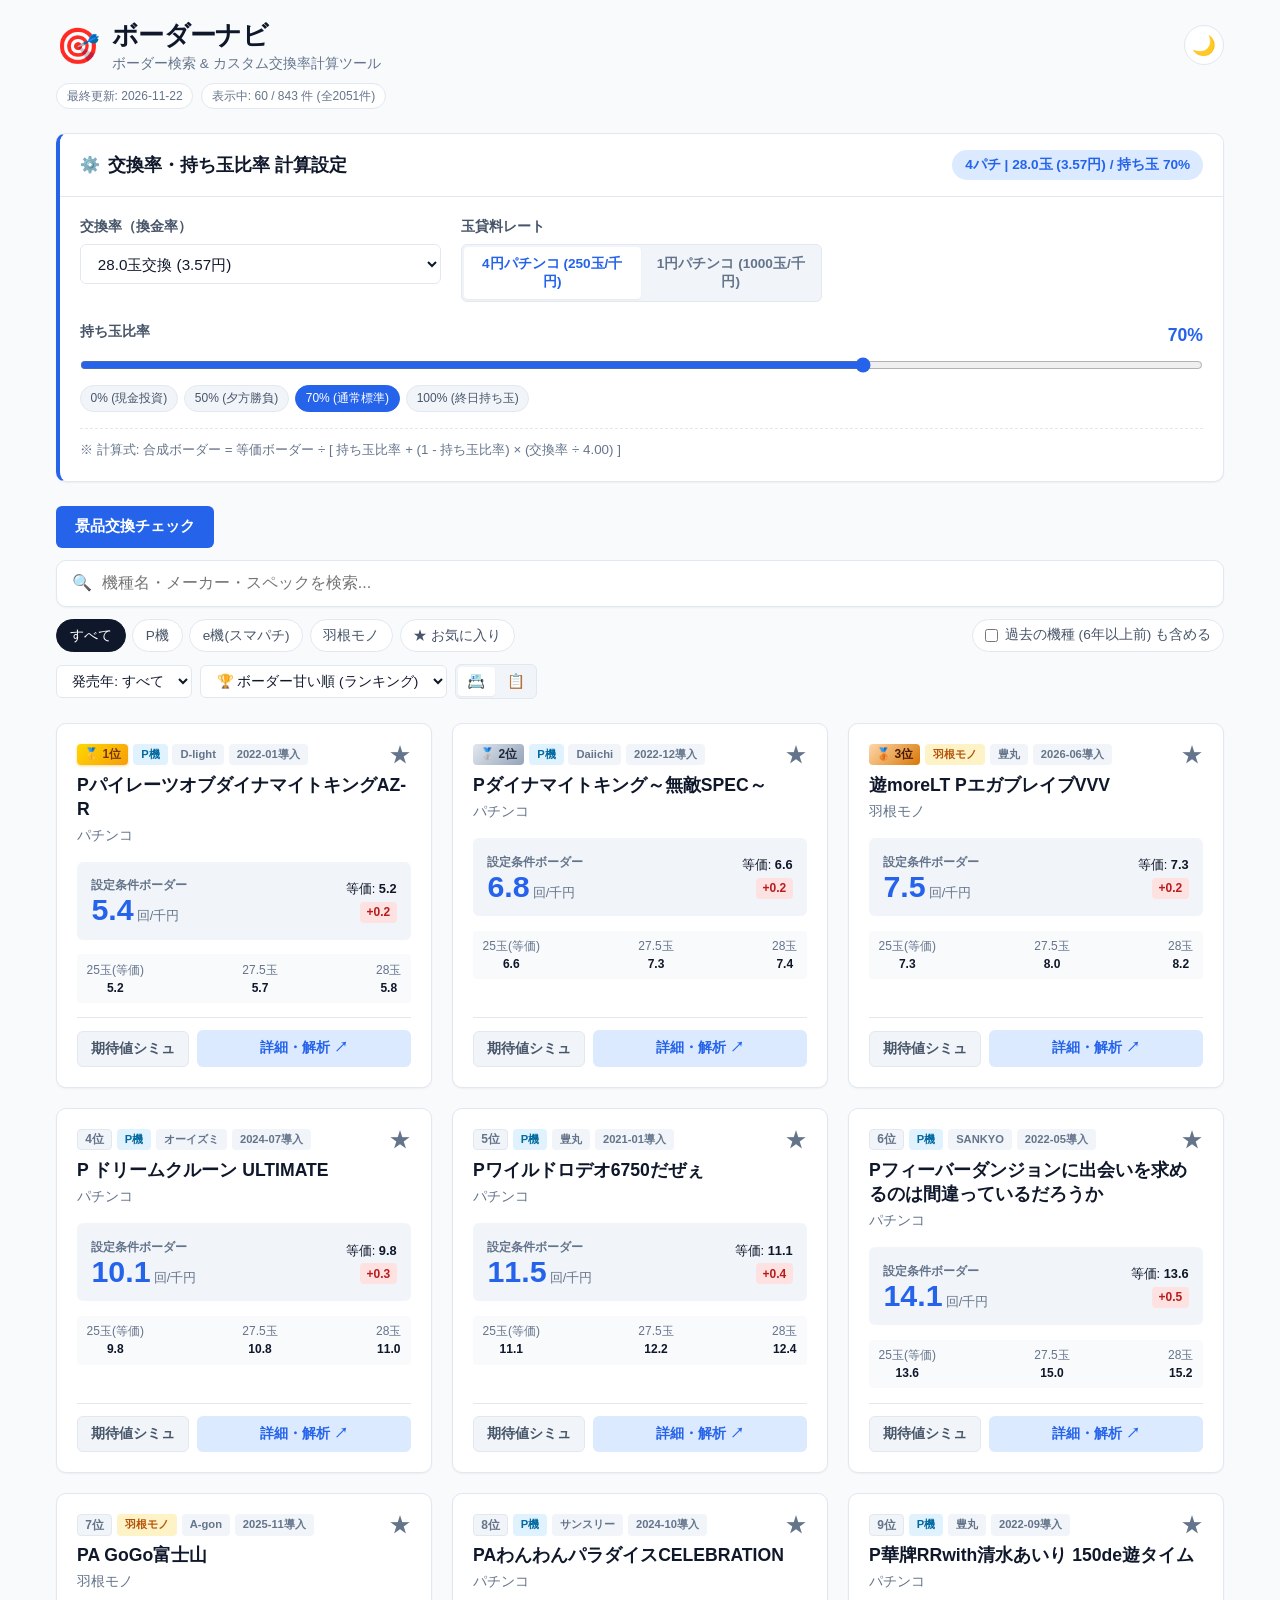
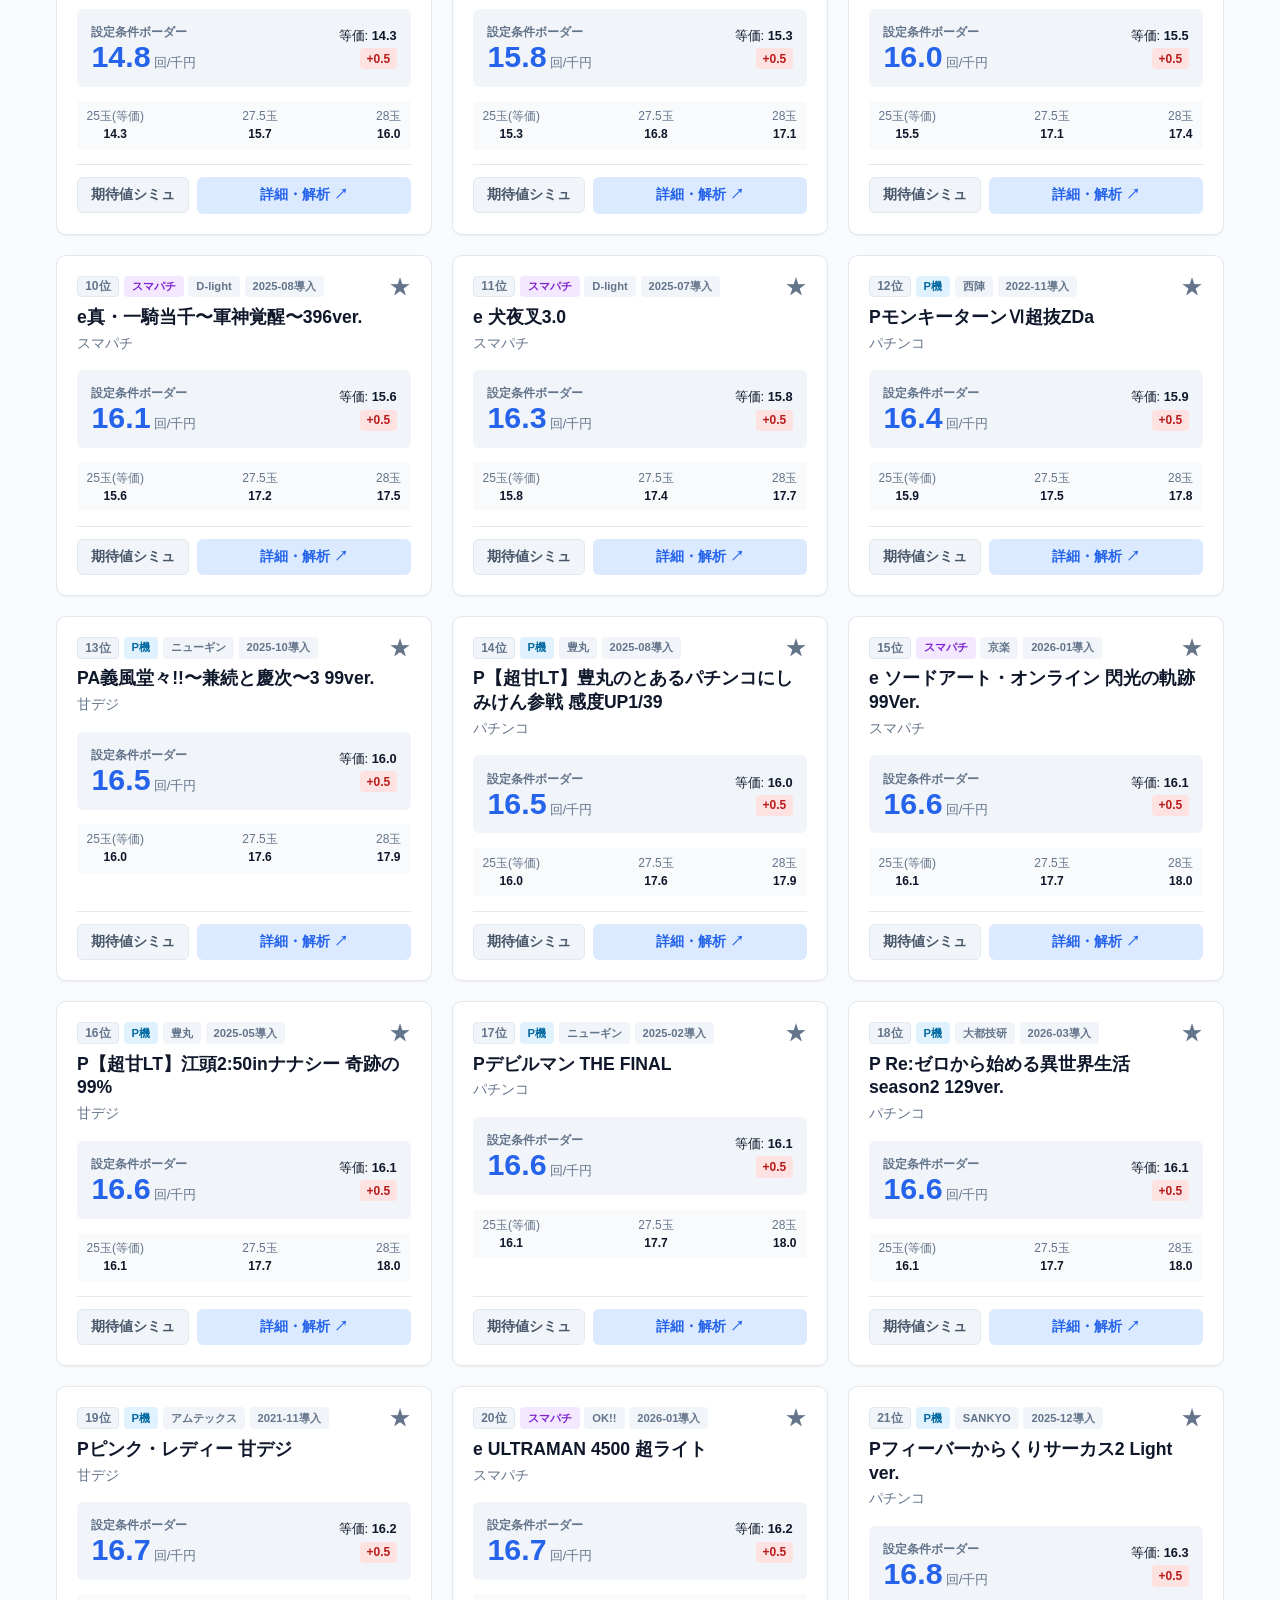
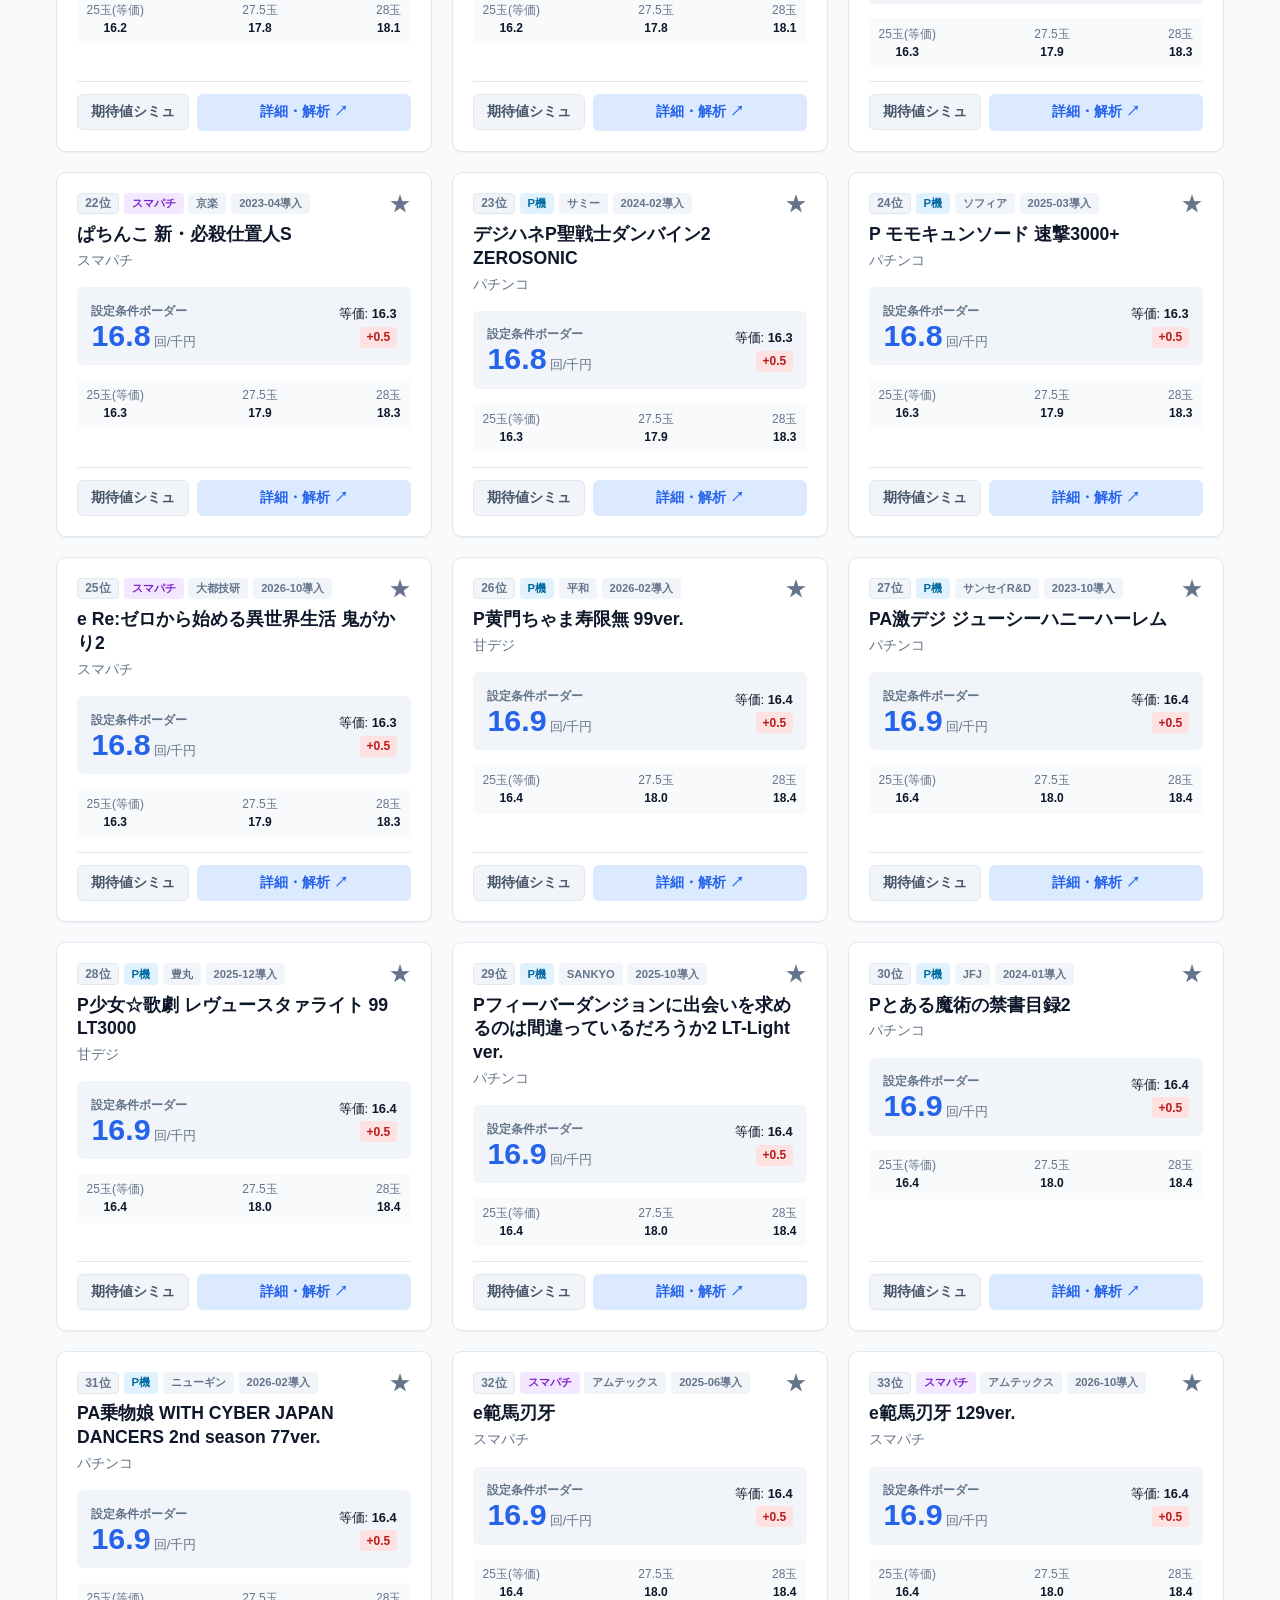
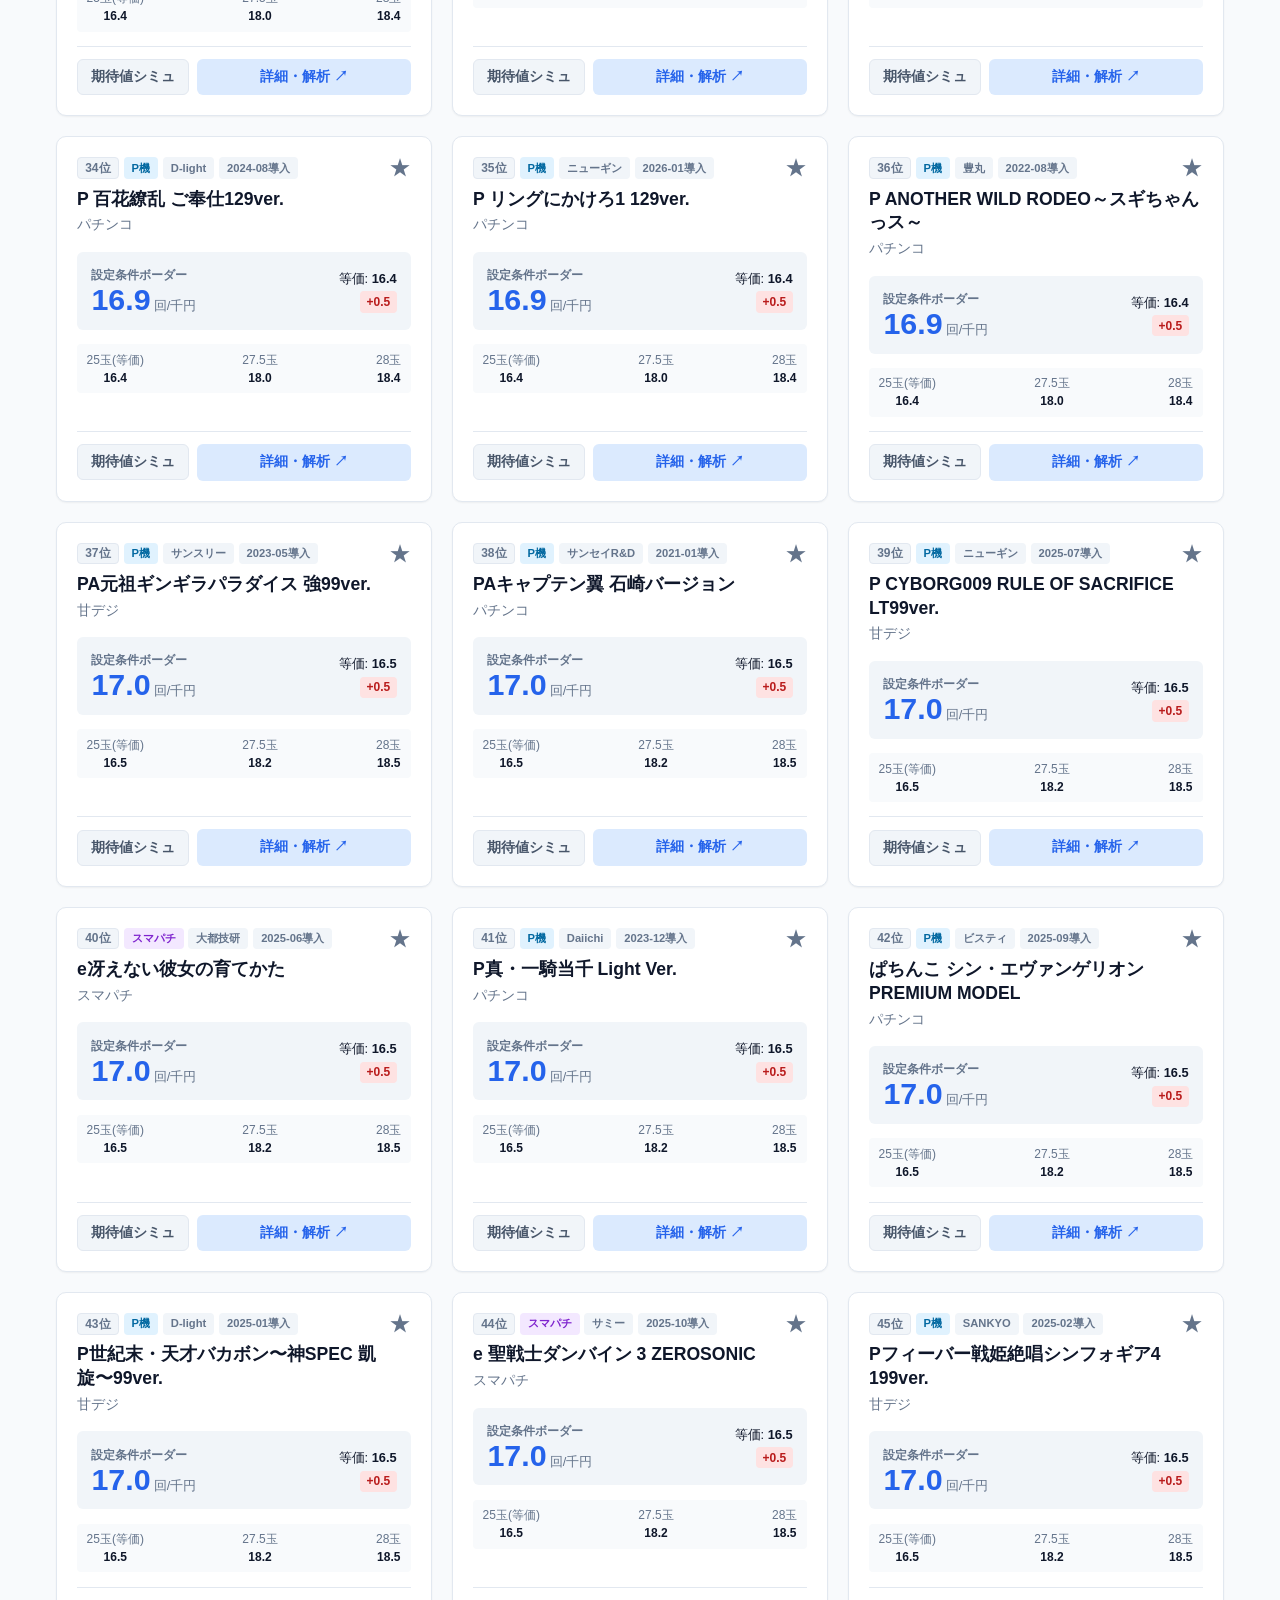
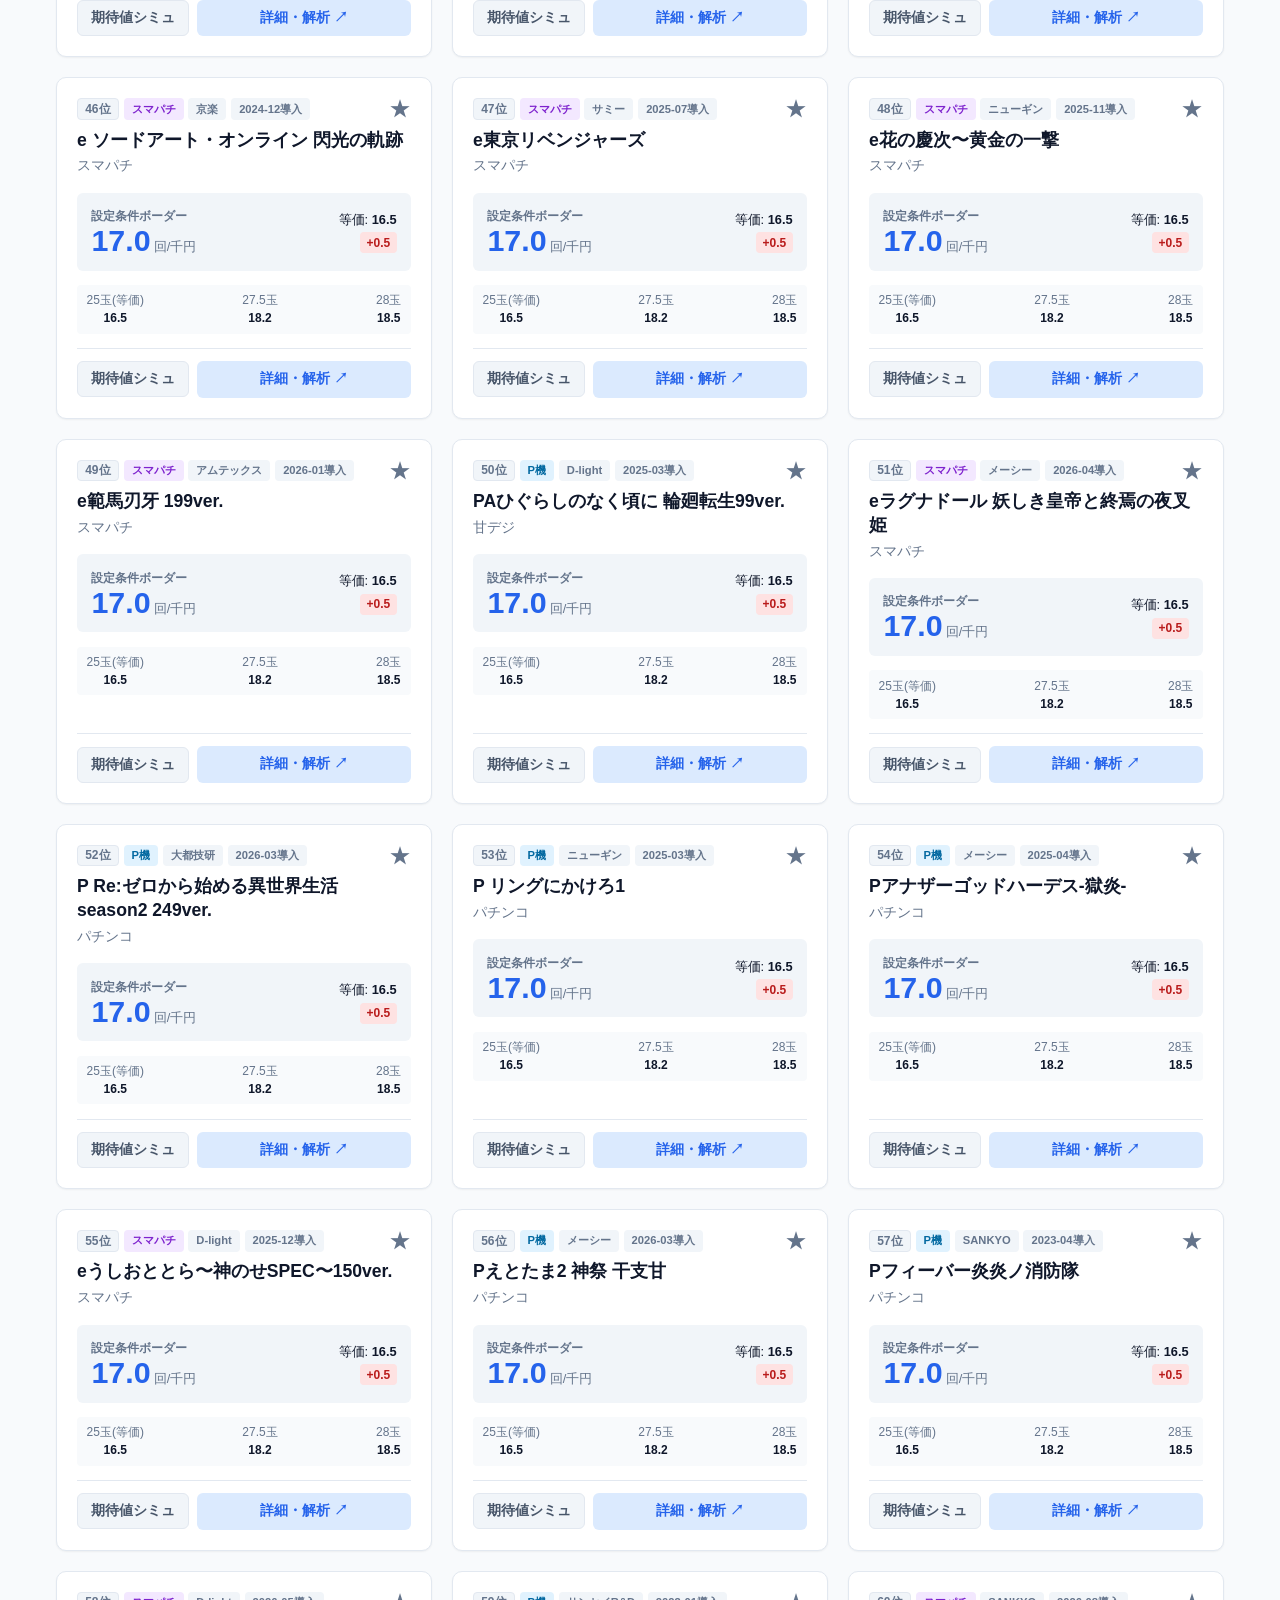
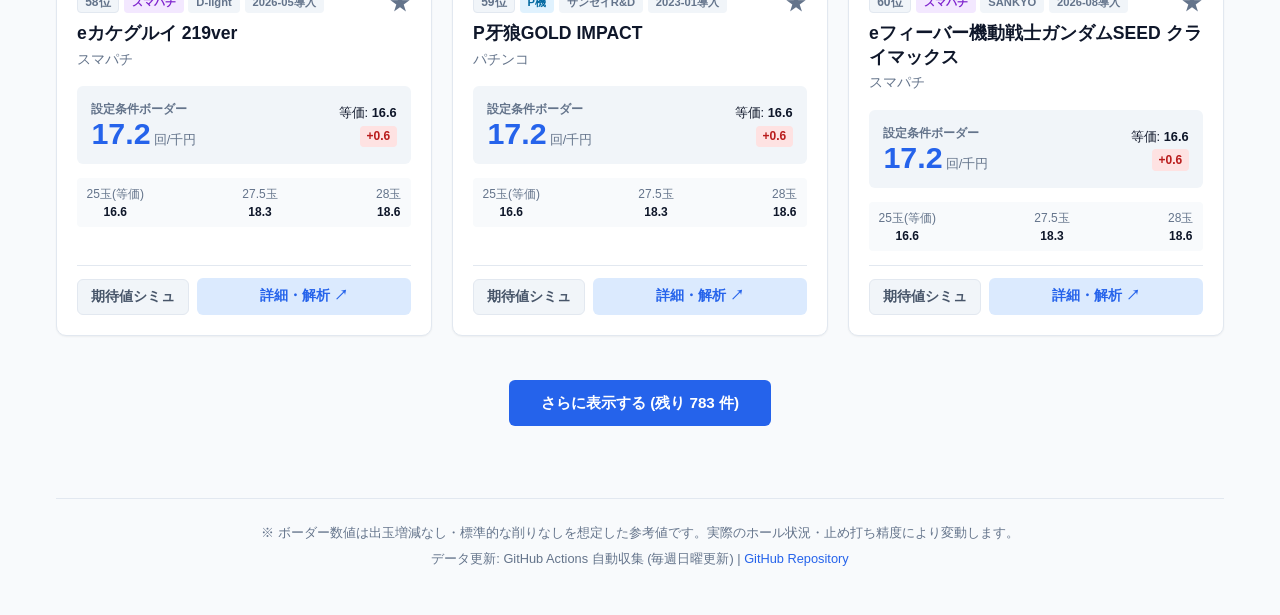
==== commit 83541455: "Move prize exchange check link above search box" ====
--- a/docs/index.html
+++ b/docs/index.html
@@ -3,7 +3,7 @@
 <head>
   <meta charset="UTF-8">
   <meta name="viewport" content="width=device-width, initial-scale=1.0">
-  <meta name="description" content="パチンコ機種のボーダー一覧検索・カスタム交換率・持ち玉比率計算ができるWebツール。機種詳細ページへのダイレクトリンクに対応。">
+  <meta name="description" content="パチンコ機種のボーダー一覧検索・カスタム交換率・持ち玉比率計算ができるWebツール。機種詳細ページへのダイレクトリンクも搭載。">
   <title>ボーダーナビ - パチンコ機種検索＆カスタム交換率計算</title>
   <link rel="stylesheet" href="style.css">
   <link rel="icon" href="data:image/svg+xml,<svg xmlns=%22http://www.w3.org/2000/svg%22 viewBox=%220 0 100 100%22><text y=%22.9em%22 font-size=%2290%22>🎯</text></svg>">
@@ -109,6 +109,10 @@
 
     <!-- 検索 & フィルターバー -->
     <section class="filter-section">
+      <div class="prize-check-link">
+        <a href="prize-check.html" class="btn-primary">景品交換チェック</a>
+      </div>
+
       <div class="search-box">
         <span class="search-icon">🔍</span>
         <input type="text" id="searchInput" placeholder="機種名・メーカー・スペックを検索..." class="search-input" autocomplete="off">
@@ -245,7 +249,6 @@
       <p>※ ボーダー数値は出玉増減なし・標準的な削りなしを想定した参考値です。実際のホール状況・止め打ち精度により変動します。</p>
       <p>
         データ更新: GitHub Actions 自動収集 (毎週日曜更新) |
-        <a href="prize-check.html">景品交換チェック</a> |
         <a href="https://github.com" target="_blank" rel="noopener noreferrer">GitHub Repository</a>
       </p>
     </footer>
